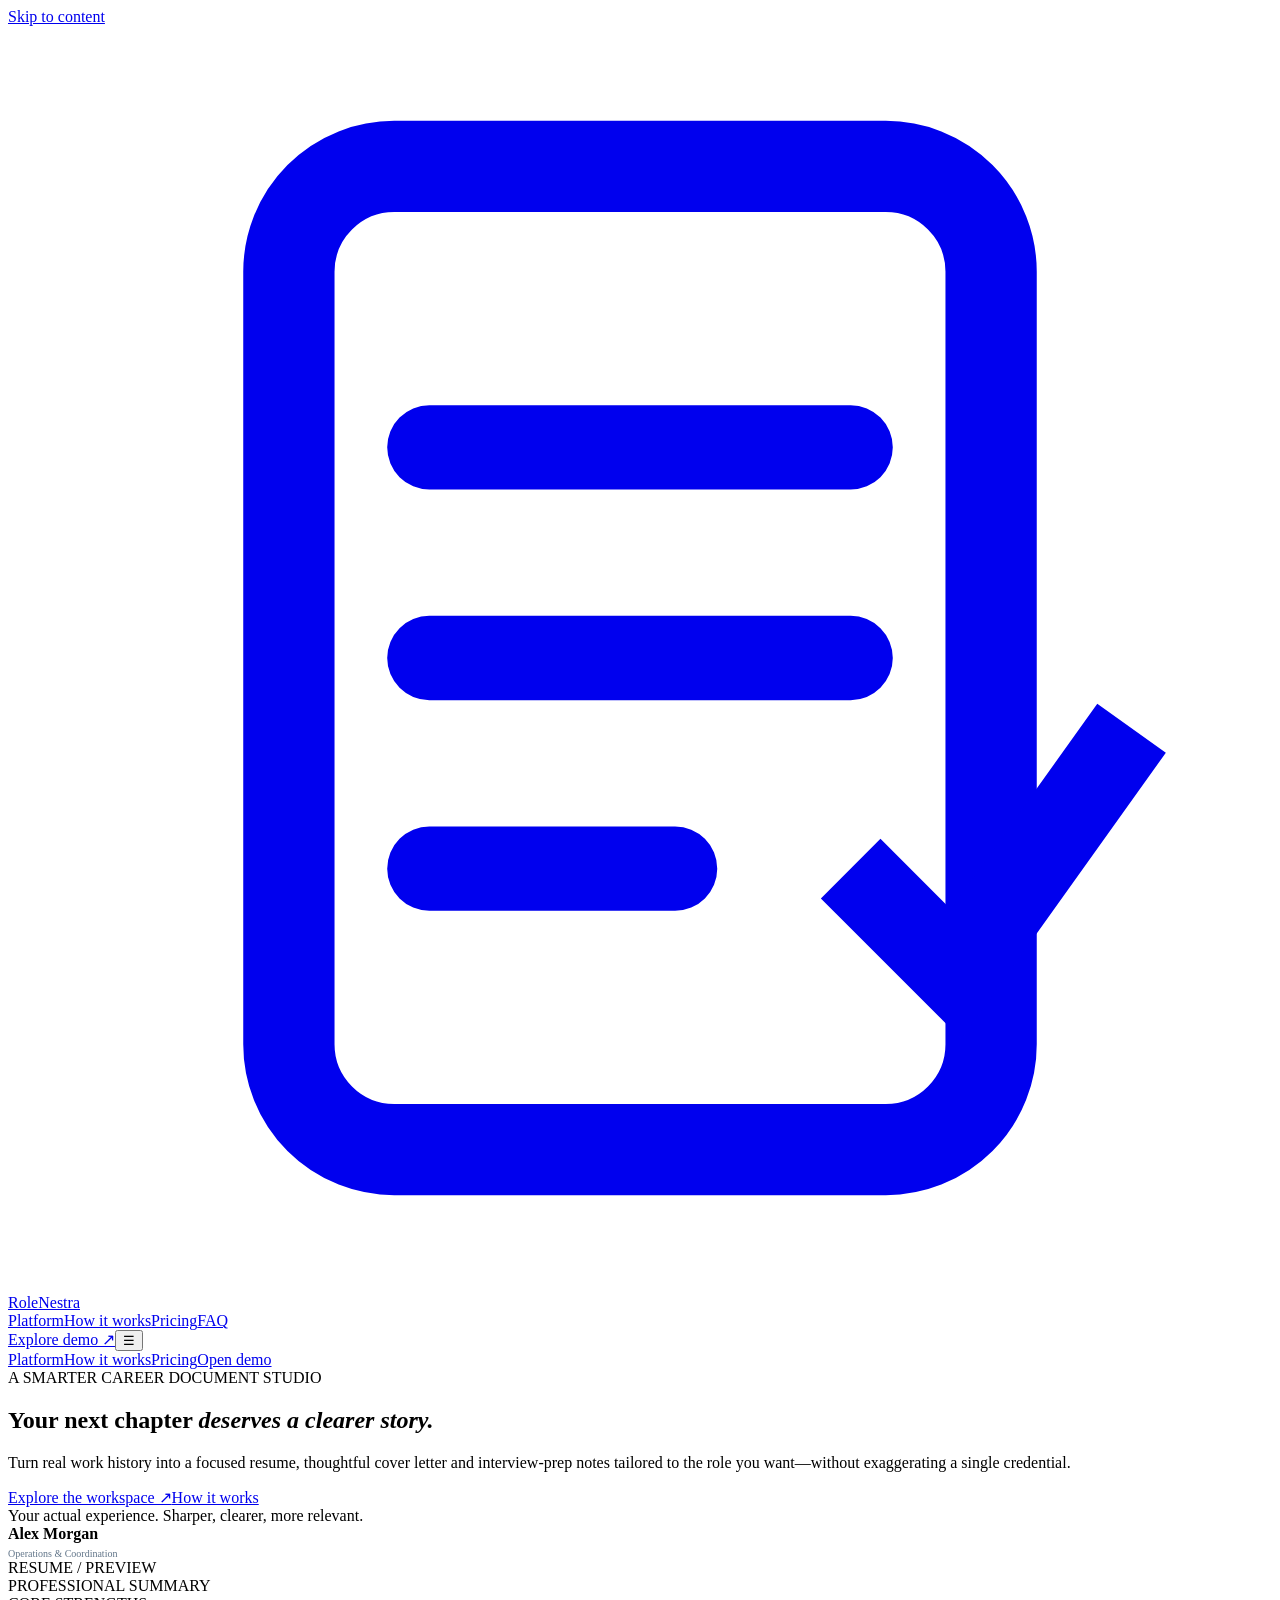
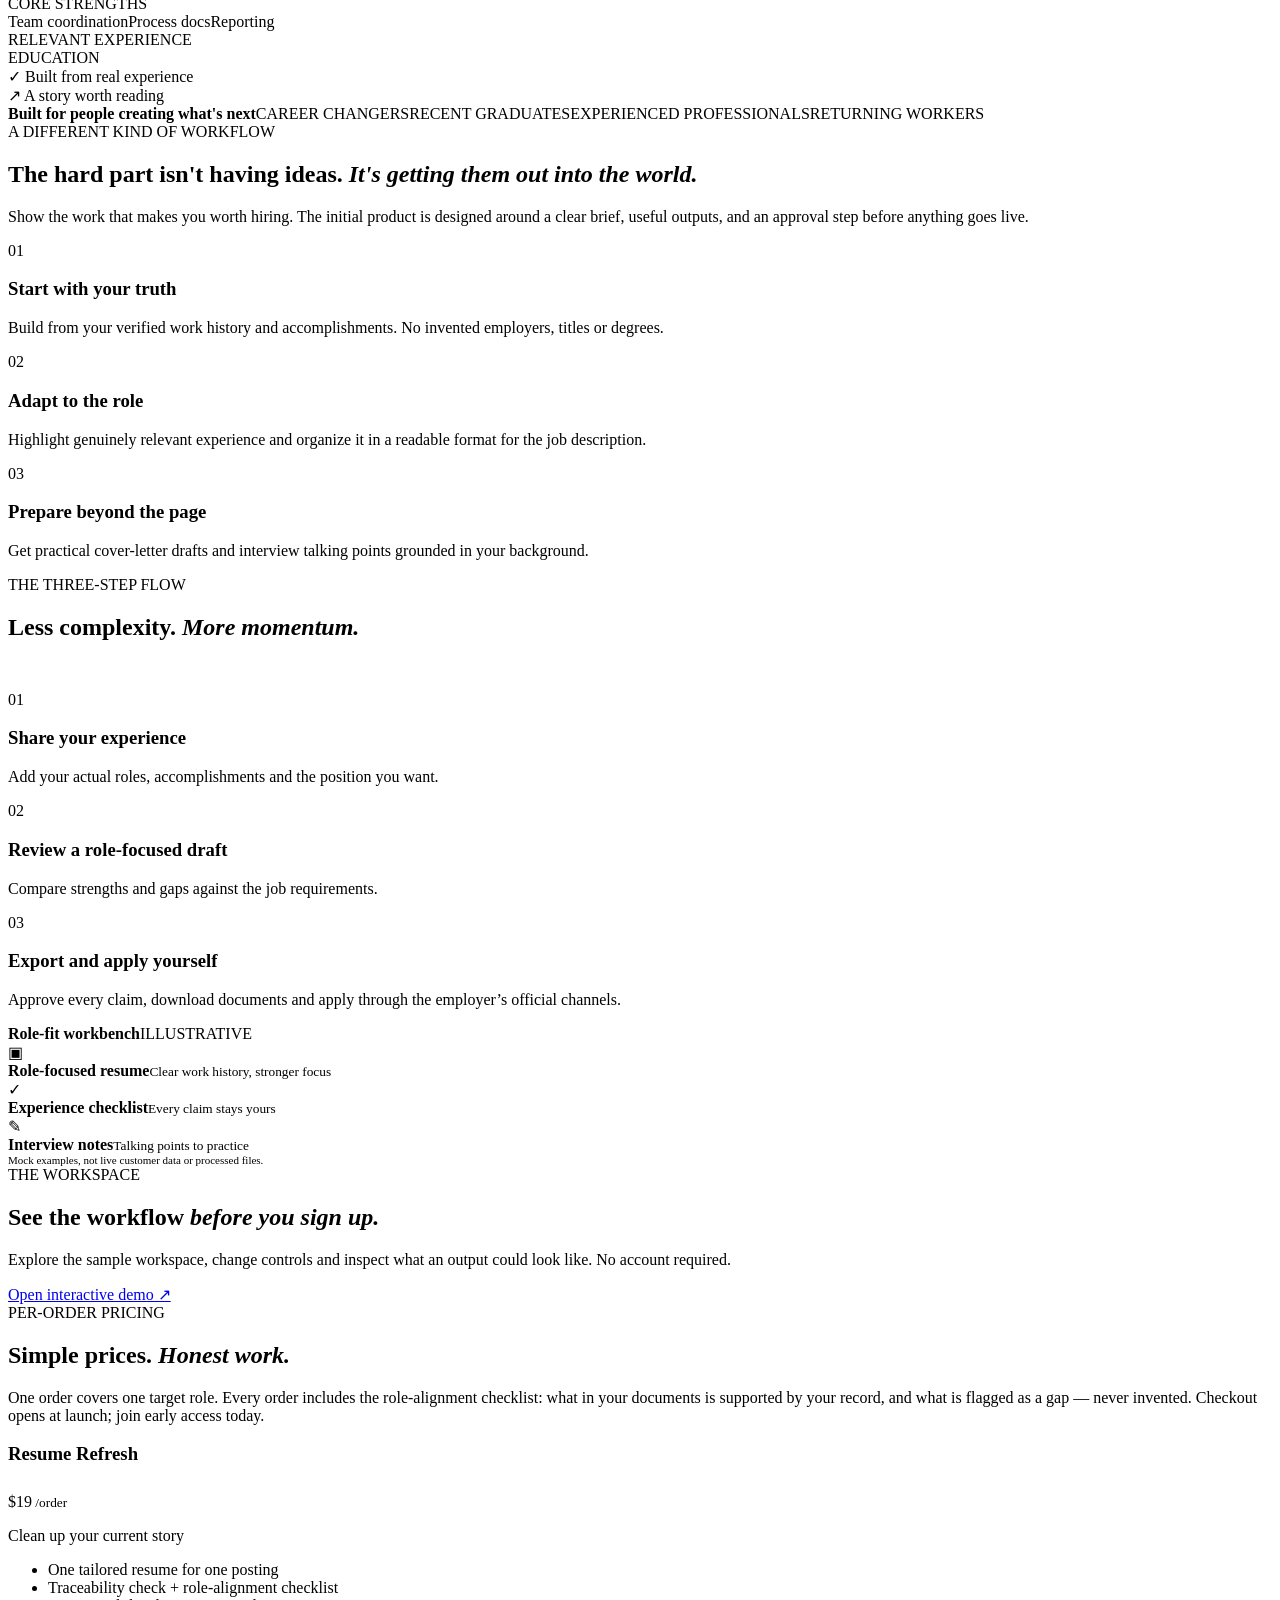
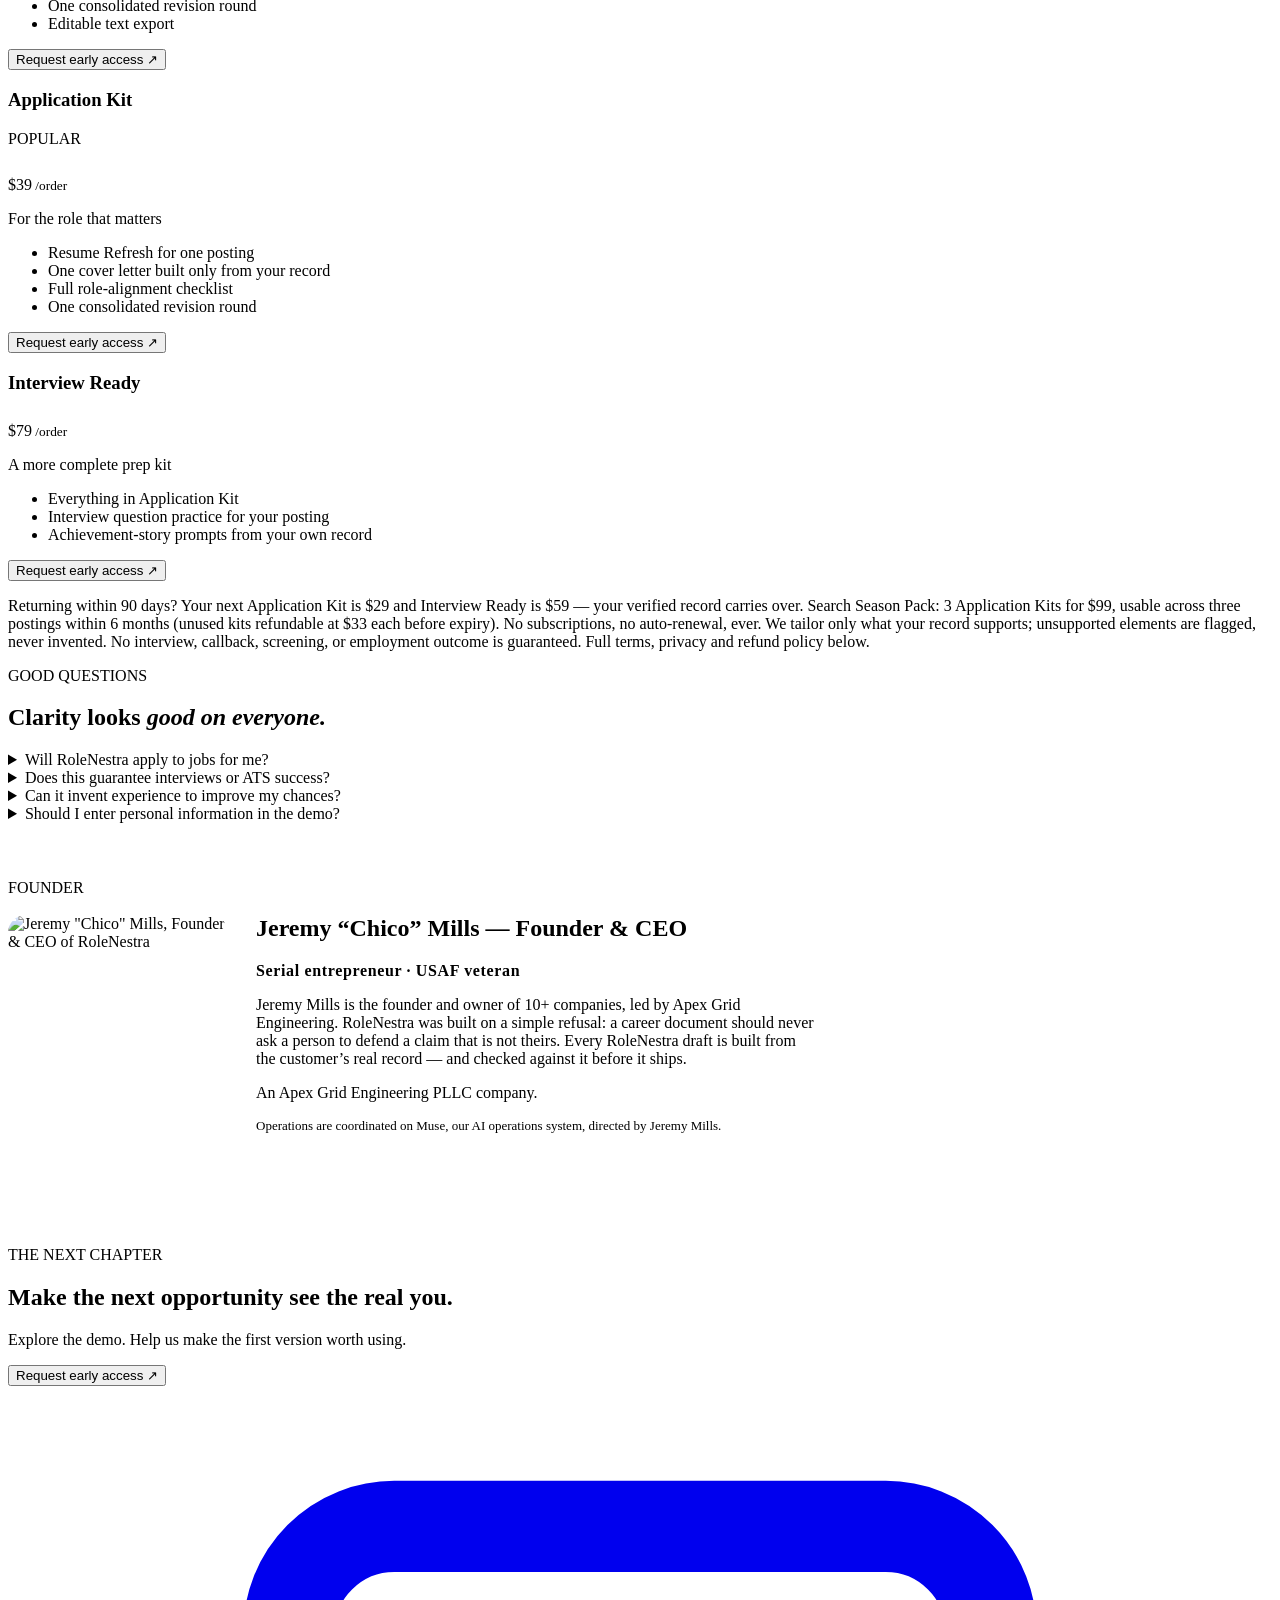
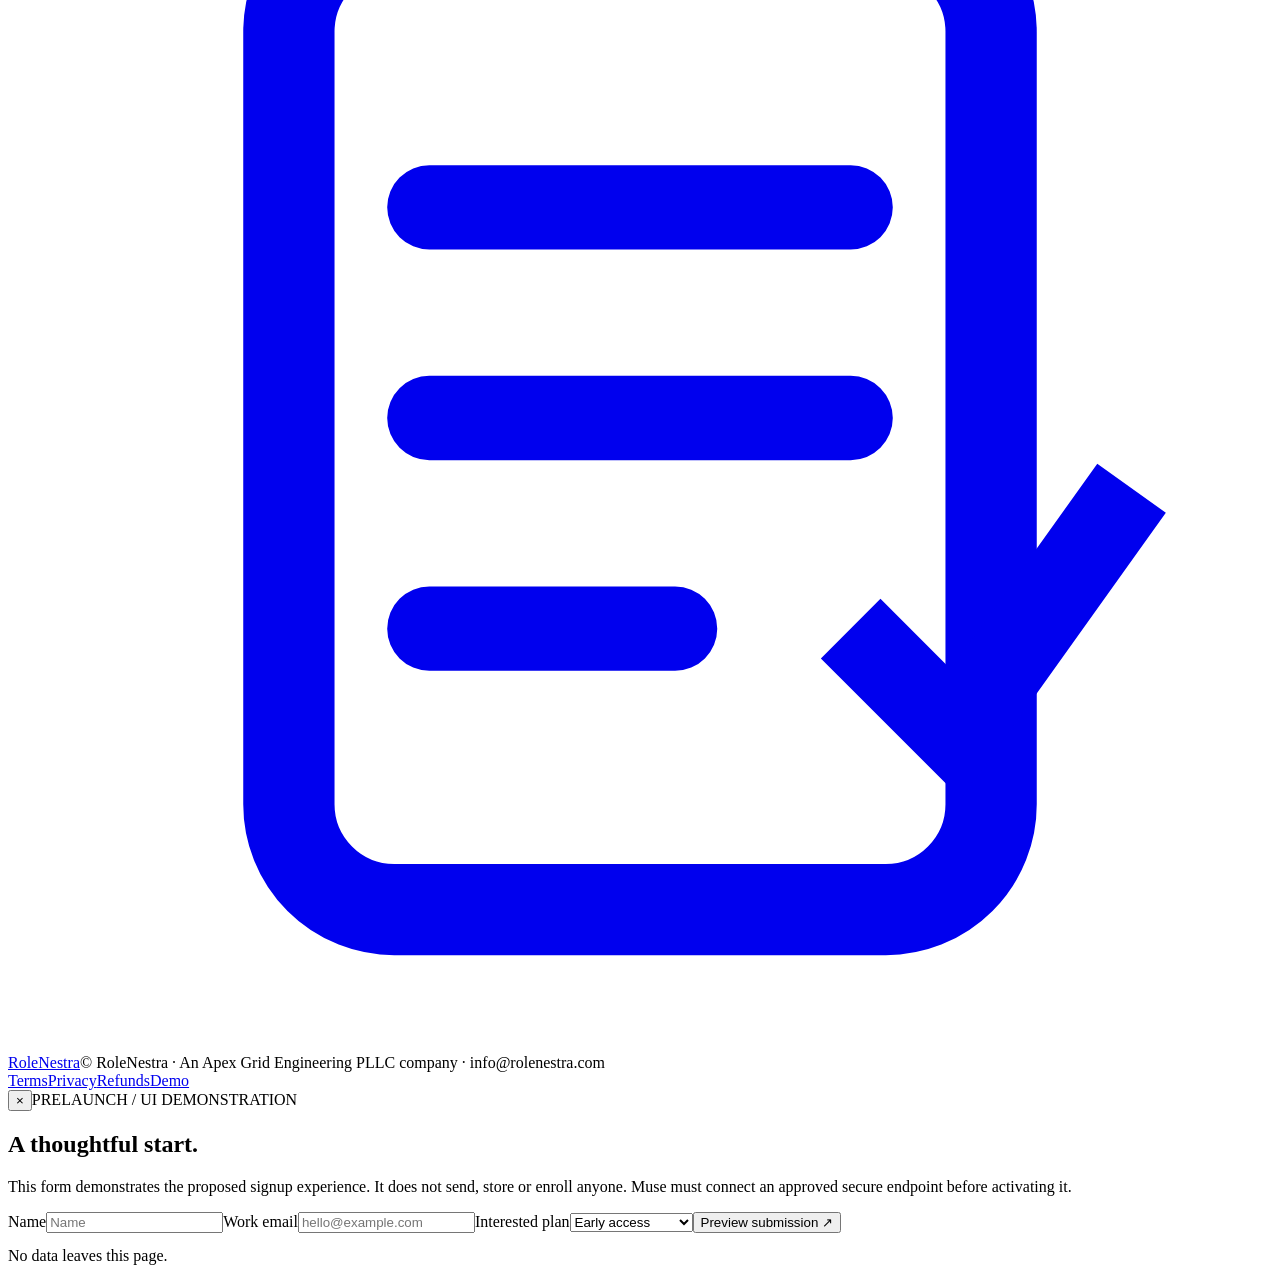
==== index.html @ b4295cd5 "Add files via upload" ====
<!doctype html><html lang="en"><head><meta charset="utf-8"><meta name="viewport" content="width=device-width,initial-scale=1"><meta name="robots" content="index,follow"><link rel="canonical" href="https://rolenestra.com/"><meta name="theme-color" content="#1d2734"><meta name="description" content="Turn real work history into a focused resume, thoughtful cover letter and interview-prep notes tailored to the role you want—without exaggerating a single credential."><meta property="og:type" content="website"><meta property="og:title" content="RoleNestra — Career document studio"><meta property="og:description" content="Turn real work history into a focused resume, thoughtful cover letter and interview-prep notes tailored to the role you want—without exaggerating a single credential."><title>RoleNestra — Homepage</title><link rel="icon" type="image/svg+xml" href="assets/favicon.svg"><link rel="stylesheet" href="assets/site.css"><script defer src="assets/site.js"></script><script type="application/ld+json">{"@context":"https://schema.org","@type":"Organization","name":"RoleNestra","url":"https://rolenestra.com/","logo":"https://rolenestra.com/assets/logo.svg","description":"Honest resume tailoring, role-specific cover letters and interview preparation built only from your real record. No invented experience, no guaranteed outcomes.","founder":{"@type":"Person","name":"Jeremy Mills","alternateName":"Jeremy \"Chico\" Mills","jobTitle":"Founder & CEO","url":"https://apexgrideng.com/about"},"parentOrganization":{"@type":"Organization","name":"Apex Grid Engineering PLLC"},"email":"info@rolenestra.com","sameAs":["https://www.crunchbase.com/person/jeremy-mills-6be4"]}</script></head><body data-site="rolenestra" class="resume"><a class="skip" href="#main">Skip to content</a><div class="wrap"><nav class="nav"><a class="logo" href="index.html" aria-label="RoleNestra home"><span class="logo-symbol"><svg viewBox="0 0 36 36" fill="none" aria-hidden="true"><rect x="8" y="4" width="20" height="28" rx="3" fill="none" stroke="currentColor" stroke-width="2.6"/><path d="M12 12h12M12 18h12M12 24h7" stroke="currentColor" stroke-width="2.4" stroke-linecap="round"/><path d="m24 24 3 3 5-7" stroke="currentColor" stroke-width="2.4" fill="none"/></svg></span>RoleNestra</a><div class="navlinks"><a href="index.html#platform">Platform</a><a href="index.html#how">How it works</a><a href="index.html#pricing">Pricing</a><a href="index.html#faq">FAQ</a></div><div class="nav-cta"><a href="demo.html" class="btn ghost btn-sm">Explore demo ↗</a><button class="mobilebtn" id="mobile-toggle" aria-label="Toggle navigation" aria-expanded="false">☰</button></div></nav><div class="mobile-menu" id="mobile-menu"><a href="index.html#platform">Platform</a><a href="index.html#how">How it works</a><a href="index.html#pricing">Pricing</a><a href="demo.html">Open demo</a></div></div><main id="main"><div class="wrap"><section class="hero"><div class="hero-frame"><div class="hero-copy"><div class="eyebrow">A SMARTER CAREER DOCUMENT STUDIO</div><h1>Your next chapter <i>deserves a clearer story.</i></h1><p>Turn real work history into a focused resume, thoughtful cover letter and interview-prep notes tailored to the role you want—without exaggerating a single credential.</p><div class="hero-acts"><a class="btn fancy" href="demo.html">Explore the workspace ↗</a><a class="btn light" href="#how">How it works</a></div><div class="hero-note"><span></span>Your actual experience. Sharper, clearer, more relevant.</div></div><div class="hero-scene"><div class="resume-page" aria-label="Illustrative resume preview"><div class="res-head"><div><strong>Alex Morgan</strong><div style="font-size:10px;margin-top:5px;color:#617589">Operations & Coordination</div></div><span>RESUME / PREVIEW</span></div><div class="res-eyebrow">PROFESSIONAL SUMMARY</div><div class="res-line"></div><div class="res-line mid"></div><div class="res-line short"></div><div class="res-eyebrow">CORE STRENGTHS</div><span class="res-tag">Team coordination</span><span class="res-tag">Process docs</span><span class="res-tag">Reporting</span><div class="res-eyebrow">RELEVANT EXPERIENCE</div><div class="res-line"></div><div class="res-line mid"></div><div class="res-line"></div><div class="res-line short"></div><div class="res-eyebrow">EDUCATION</div><div class="res-line mid"></div></div><div class="floating float-a">✓ Built from real experience</div><div class="floating float-b">↗ A story worth reading</div></div></div></section><div class="proof"><strong>Built for people creating what's next</strong><span>CAREER CHANGERS</span><span>RECENT GRADUATES</span><span>EXPERIENCED PROFESSIONALS</span><span>RETURNING WORKERS</span></div></div>
<section class="section wrap" id="platform"><span class="kicker">A DIFFERENT KIND OF WORKFLOW</span><h2 class="section-title">The hard part isn't having ideas. <i>It's getting them out into the world.</i></h2><p class="section-intro">Show the work that makes you worth hiring. The initial product is designed around a clear brief, useful outputs, and an approval step before anything goes live.</p><div class="feature-grid"><article class="feat"><div class="feat-no">01</div><h3>Start with your truth</h3><p>Build from your verified work history and accomplishments. No invented employers, titles or degrees.</p></article><article class="feat"><div class="feat-no">02</div><h3>Adapt to the role</h3><p>Highlight genuinely relevant experience and organize it in a readable format for the job description.</p></article><article class="feat"><div class="feat-no">03</div><h3>Prepare beyond the page</h3><p>Get practical cover-letter drafts and interview talking points grounded in your background.</p></article></div></section>
<section class="band" id="how"><div class="wrap bandinner"><span class="kicker">THE THREE-STEP FLOW</span><h2 class="section-title">Less complexity. <i>More momentum.</i></h2><p style="color:#ffffff9e;max-width:570px;font-size:14px">A simple repeatable process for the everyday work Muse will eventually automate.</p><div class="steps"><article class="step"><span class="number">01</span><h3>Share your experience</h3><p>Add your actual roles, accomplishments and the position you want.</p></article><article class="step"><span class="number">02</span><h3>Review a role-focused draft</h3><p>Compare strengths and gaps against the job requirements.</p></article><article class="step"><span class="number">03</span><h3>Export and apply yourself</h3><p>Approve every claim, download documents and apply through the employer’s official channels.</p></article></div></div></section>
<section class="wrap demo-call"><div class="demo-snapshot"><div class="snapbar"><b>Role-fit workbench</b><span class="tag">ILLUSTRATIVE</span></div><div class="snaprow"><span class="snapicon">▣</span><div><strong>Role-focused resume</strong><small>Clear work history, stronger focus</small></div></div><div class="snaprow"><span class="snapicon">✓</span><div><strong>Experience checklist</strong><small>Every claim stays yours</small></div></div><div class="snaprow"><span class="snapicon">✎</span><div><strong>Interview notes</strong><small>Talking points to practice</small></div></div><p style="font-size:11px;color:var(--sub);margin:auto 0 0">Mock examples, not live customer data or processed files.</p></div><div><span class="kicker">THE WORKSPACE</span><h2 class="section-title">See the workflow <i>before you sign up.</i></h2><p class="section-intro">Explore the sample workspace, change controls and inspect what an output could look like. No account required.</p><a href="demo.html" class="btn primary" style="margin-top:15px">Open interactive demo ↗</a></div></section>
<section class="price-section" id="pricing"><div class="wrap"><span class="kicker">PER-ORDER PRICING</span><h2 class="section-title">Simple prices. <i>Honest work.</i></h2><p class="section-intro">One order covers one target role. Every order includes the role-alignment checklist: what in your documents is supported by your record, and what is flagged as a gap — never invented. Checkout opens at launch; join early access today.</p><div class="price-grid"><article class="price-card "><div class="row"><h3>Resume Refresh</h3></div><div style="margin-top:28px" class="pricetag">$19<small> /order</small></div><p>Clean up your current story</p><ul><li>One tailored resume for one posting</li><li>Traceability check + role-alignment checklist</li><li>One consolidated revision round</li><li>Editable text export</li></ul><button class="btn ghost" data-interest="Resume Refresh">Request early access ↗</button></article><article class="price-card popular"><div class="row"><h3>Application Kit</h3><span class="tag">POPULAR</span></div><div style="margin-top:28px" class="pricetag">$39<small> /order</small></div><p>For the role that matters</p><ul><li>Resume Refresh for one posting</li><li>One cover letter built only from your record</li><li>Full role-alignment checklist</li><li>One consolidated revision round</li></ul><button class="btn light" data-interest="Application Kit">Request early access ↗</button></article><article class="price-card "><div class="row"><h3>Interview Ready</h3></div><div style="margin-top:28px" class="pricetag">$79<small> /order</small></div><p>A more complete prep kit</p><ul><li>Everything in Application Kit</li><li>Interview question practice for your posting</li><li>Achievement-story prompts from your own record</li></ul><button class="btn ghost" data-interest="Interview Ready">Request early access ↗</button></article></div><p class="disclosure">Returning within 90 days? Your next Application Kit is $29 and Interview Ready is $59 — your verified record carries over. Search Season Pack: 3 Application Kits for $99, usable across three postings within 6 months (unused kits refundable at $33 each before expiry). No subscriptions, no auto-renewal, ever. We tailor only what your record supports; unsupported elements are flagged, never invented. No interview, callback, screening, or employment outcome is guaranteed. Full terms, privacy and refund policy below.</p></div></section>
<section class="wrap faq-wrap" id="faq"><div><span class="kicker">GOOD QUESTIONS</span><h2 class="section-title">Clarity looks <i>good on everyone.</i></h2></div><div class="faq"><details><summary>Will RoleNestra apply to jobs for me?</summary><p>No. The launch concept focuses on drafting career materials. Applications remain under the job seeker’s direct control.</p></details><details><summary>Does this guarantee interviews or ATS success?</summary><p>No. Hiring outcomes and automated screening systems vary. No ranking, interview or employment result is guaranteed.</p></details><details><summary>Can it invent experience to improve my chances?</summary><p>No. Every education, experience and certification claim must be supported by information you provide and approve.</p></details><details><summary>Should I enter personal information in the demo?</summary><p>No. The demo uses fictional sample resumes. Do not enter personal, sensitive or confidential information into a public preview.</p></details></div></section><section class="wrap" id="founder" style="padding:56px 0"><span class="kicker">FOUNDER</span><div style="display:flex;gap:28px;align-items:flex-start;flex-wrap:wrap;margin-top:18px"><img src="assets/jeremy-mills-founder.webp" alt="Jeremy &quot;Chico&quot; Mills, Founder &amp; CEO of RoleNestra" width="220" height="275" style="border-radius:18px;max-width:220px;width:100%;height:auto" loading="lazy"><div style="max-width:560px"><h2 class="section-title" style="margin-top:0"><a href="https://apexgrideng.com/about" style="color:inherit;text-decoration:none">Jeremy &ldquo;Chico&rdquo; Mills</a> — Founder &amp; CEO</h2><p style="font-weight:600;letter-spacing:.04em">Serial entrepreneur · USAF veteran</p><p>Jeremy Mills is the founder and owner of 10+ companies, led by Apex Grid Engineering. RoleNestra was built on a simple refusal: a career document should never ask a person to defend a claim that is not theirs. Every RoleNestra draft is built from the customer&rsquo;s real record — and checked against it before it ships.</p><p style="color:var(--sub)">An Apex Grid Engineering PLLC company.</p><p style="color:var(--sub);font-size:13px">Operations are coordinated on Muse, our AI operations system, directed by Jeremy Mills.</p></div></div></section><div class="wrap"><section class="last-cta"><div><span class="kicker">THE NEXT CHAPTER</span><h2>Make the next opportunity see the real you.</h2><p>Explore the demo. Help us make the first version worth using.</p></div><button data-interest="Early access" class="btn primary">Request early access ↗</button></section></div></main><div class="wrap"><footer class="footer"><a class="logo" href="index.html"><span class="logo-symbol"><svg viewBox="0 0 36 36" fill="none" aria-hidden="true"><rect x="8" y="4" width="20" height="28" rx="3" fill="none" stroke="currentColor" stroke-width="2.6"/><path d="M12 12h12M12 18h12M12 24h7" stroke="currentColor" stroke-width="2.4" stroke-linecap="round"/><path d="m24 24 3 3 5-7" stroke="currentColor" stroke-width="2.4" fill="none"/></svg></span>RoleNestra</a><span>© RoleNestra · An Apex Grid Engineering PLLC company · info@rolenestra.com</span><div class="footerlinks"><a href="terms.html">Terms</a><a href="privacy.html">Privacy</a><a href="refund.html">Refunds</a><a href="demo.html">Demo</a></div></footer></div><div id="interest-modal" class="modal-cover" aria-hidden="true"><div class="modal" role="dialog" aria-modal="true" aria-labelledby="interest-title"><button id="interest-close" class="close" aria-label="Close">×</button><span class="kicker">PRELAUNCH / UI DEMONSTRATION</span><h2 id="interest-title">A thoughtful start.</h2><p>This form demonstrates the proposed signup experience. It does not send, store or enroll anyone. Muse must connect an approved secure endpoint before activating it.</p><form id="interest-form"><label for="interest-name">Name</label><input id="interest-name" type="text" placeholder="Name" maxlength="100" required><label for="interest-email">Work email</label><input id="interest-email" type="email" placeholder="hello@example.com" required><label for="plan-select">Interested plan</label><select id="plan-select"><option>Early access</option><option>Resume Refresh</option><option>Application Kit</option><option>Interview Ready</option></select><button class="btn primary" type="submit">Preview submission ↗</button><div id="form-result" class="alert" role="status" style="margin-top:14px">No data leaves this page.</div></form></div></div></body></html>
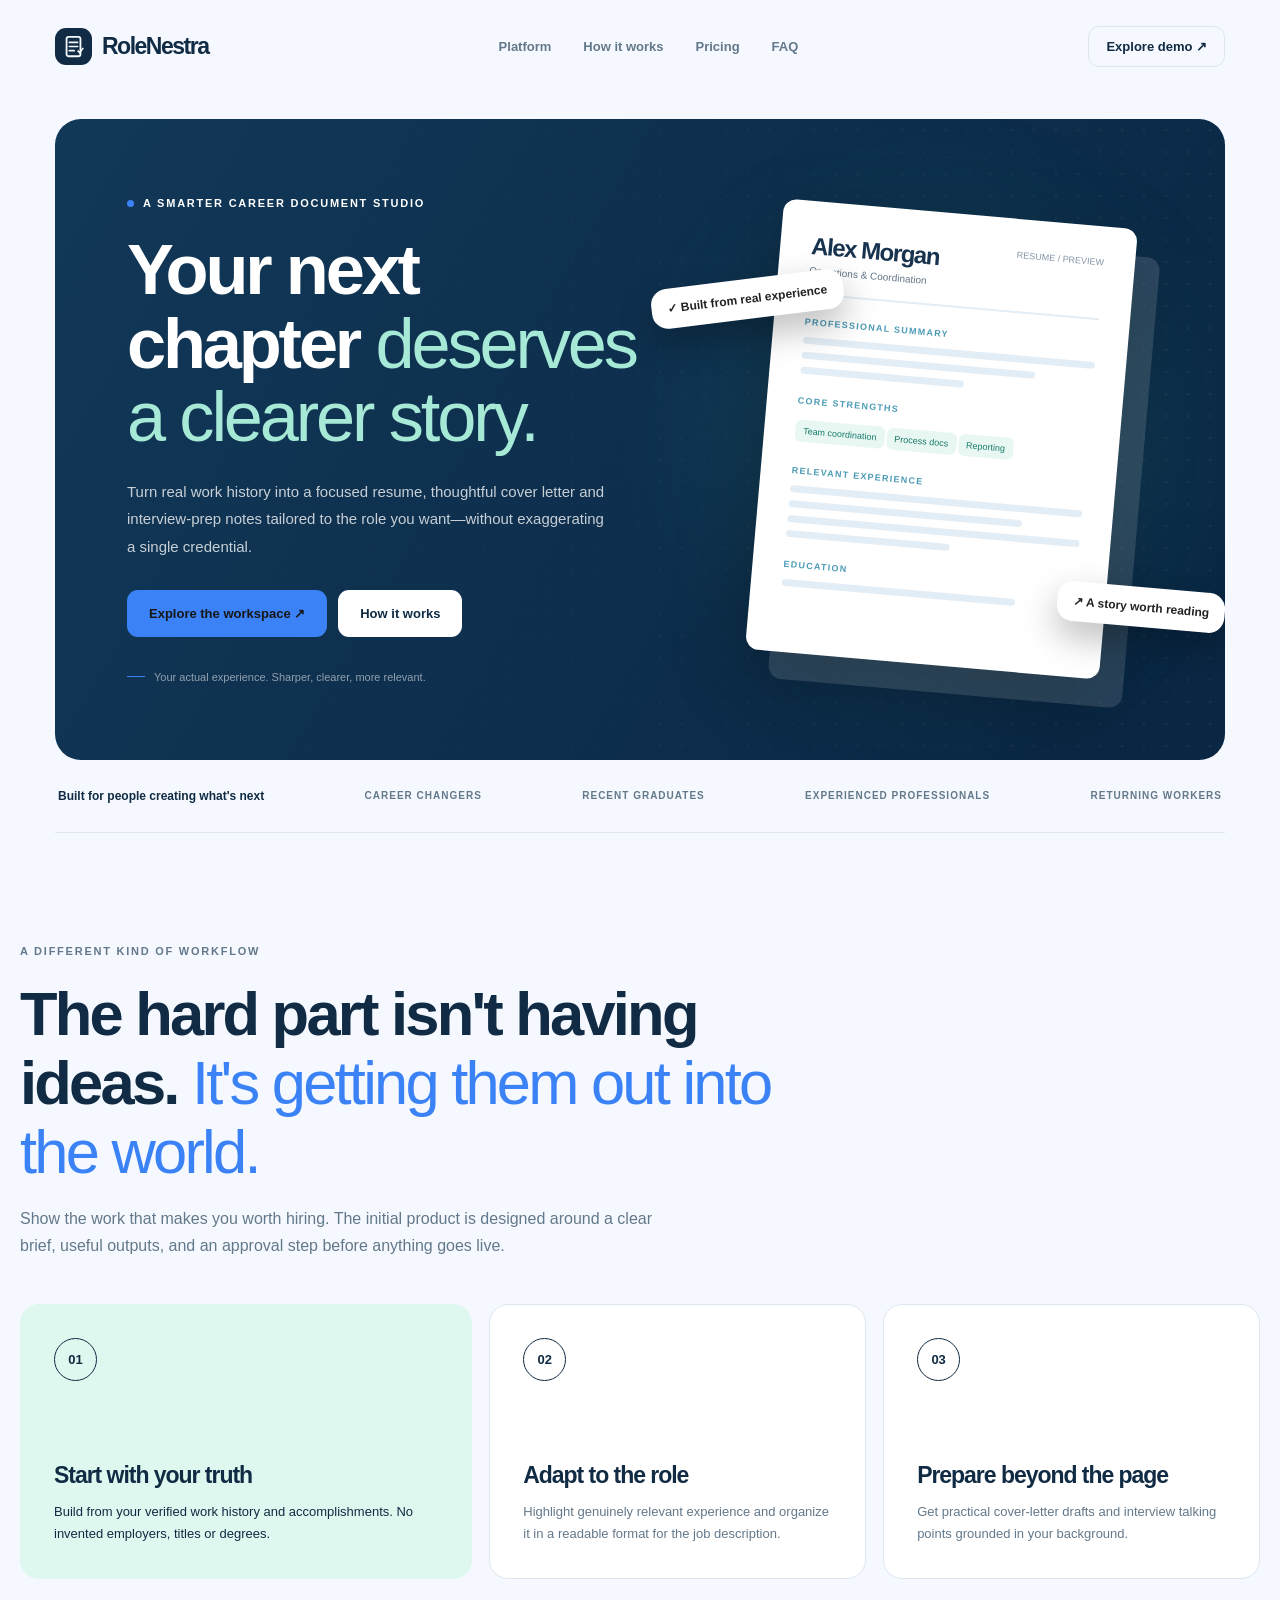
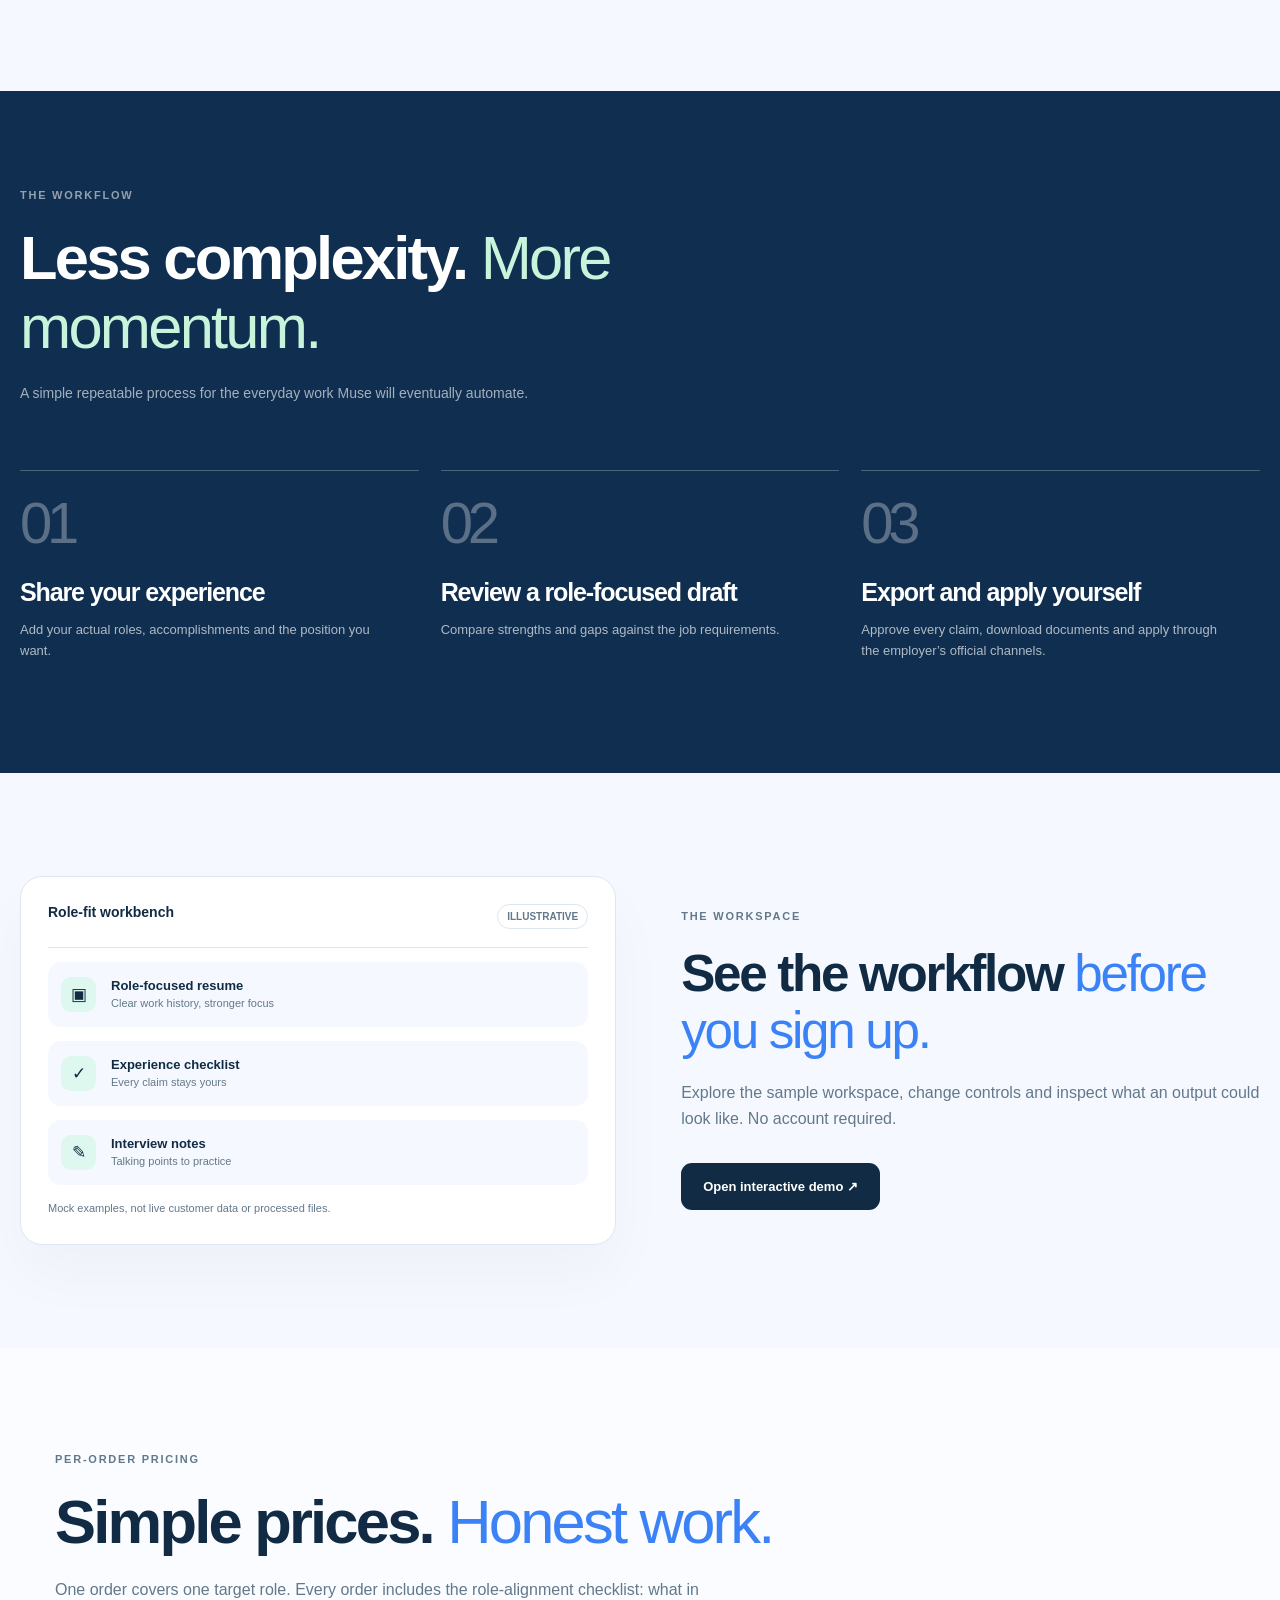
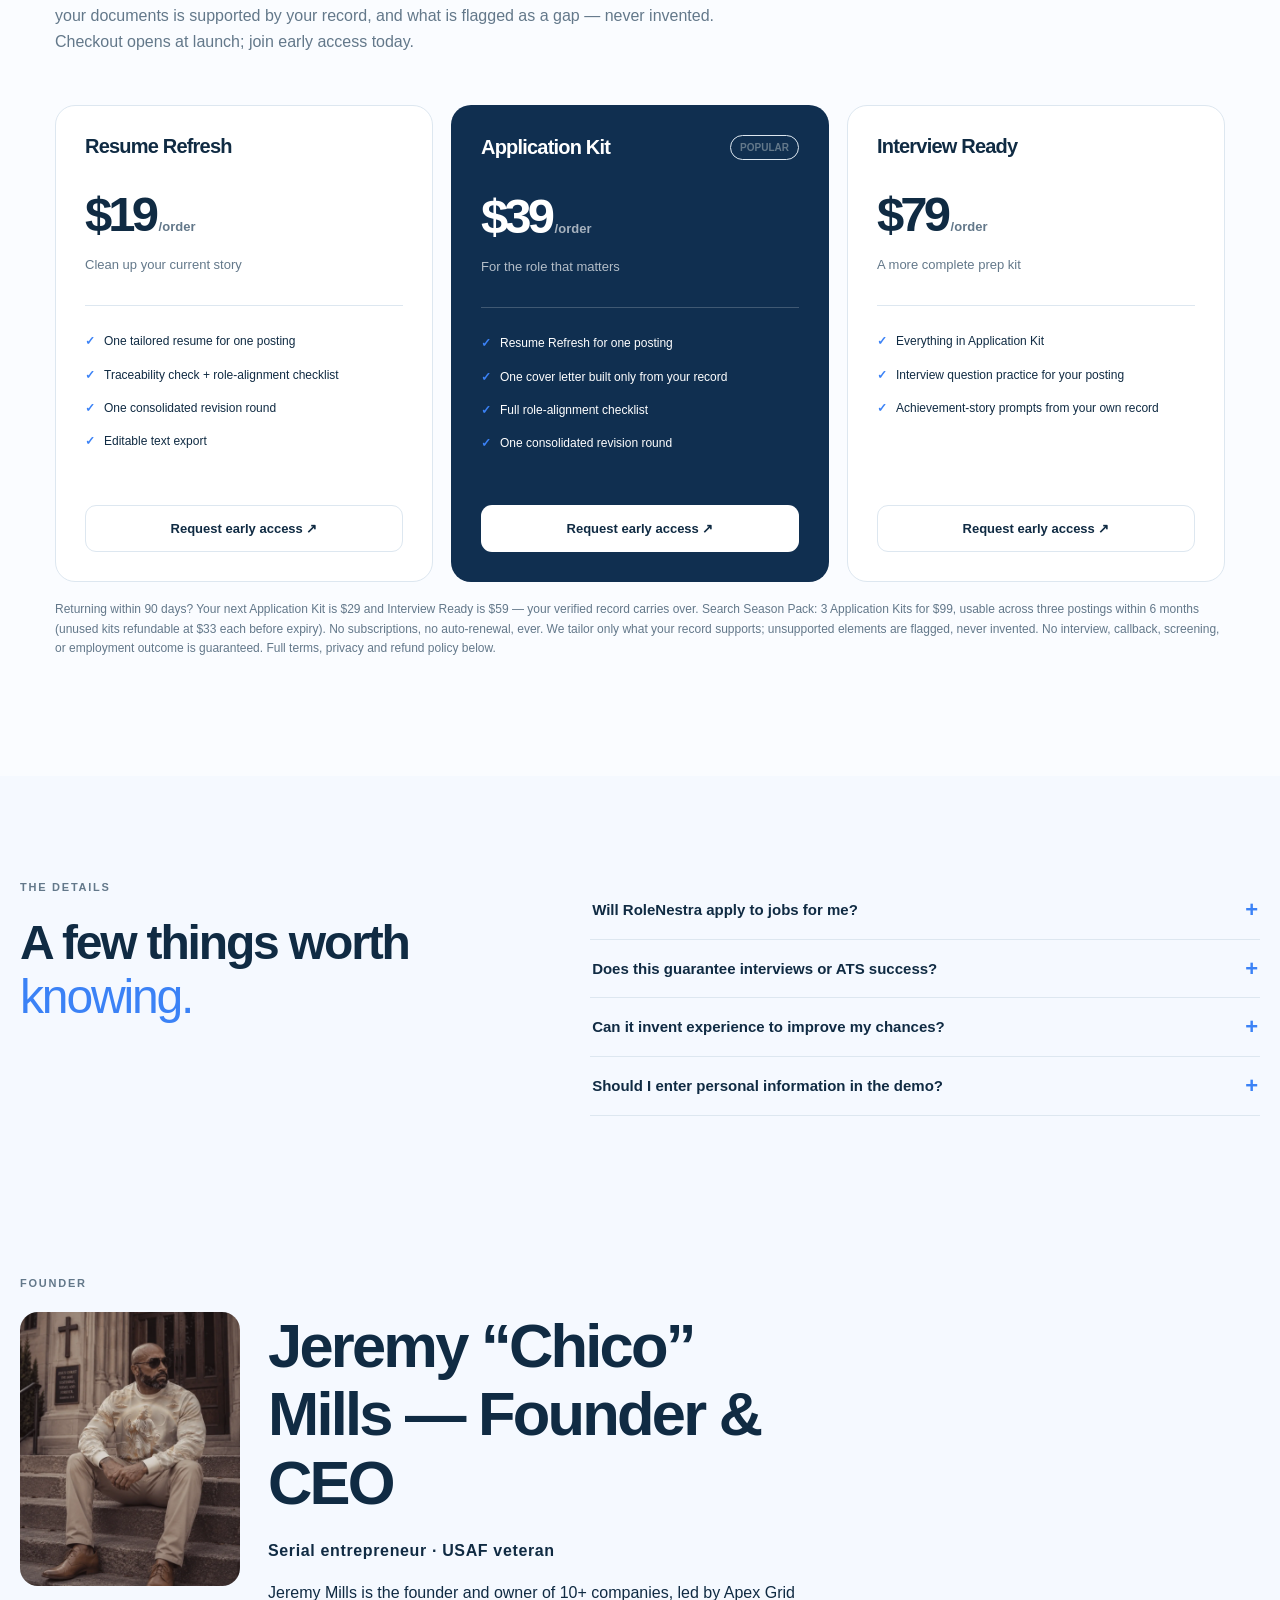
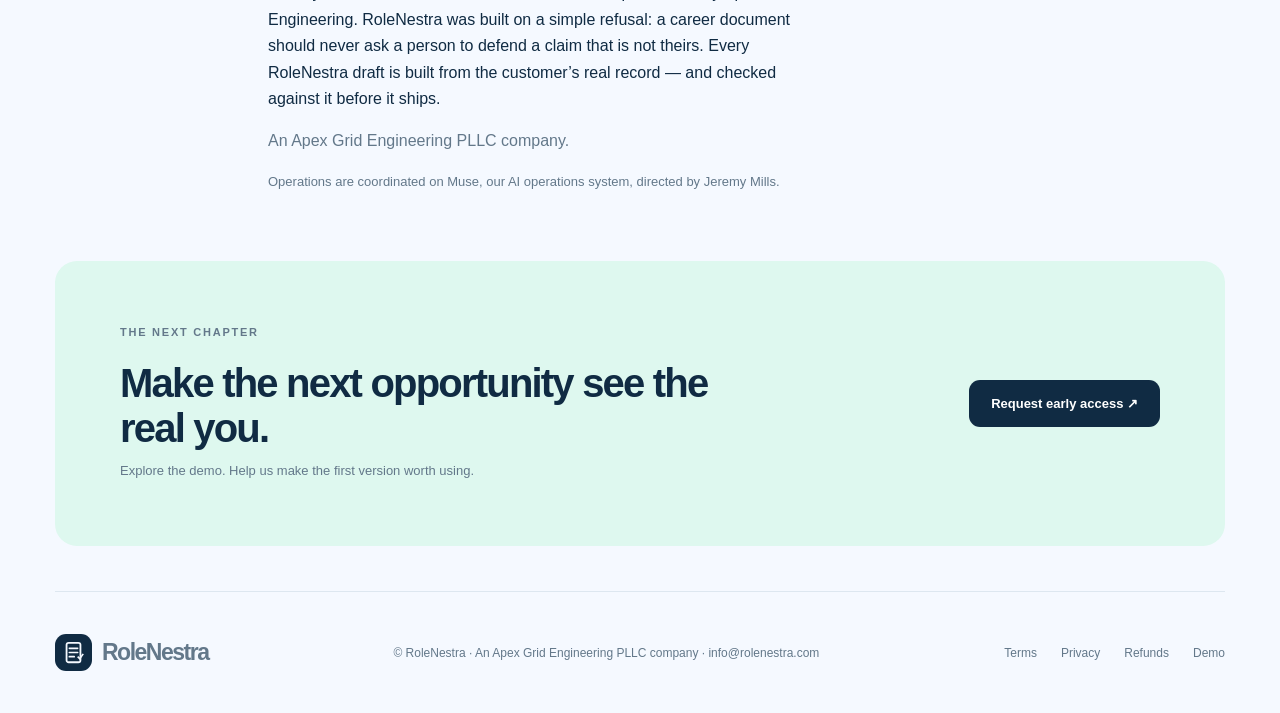
==== commit ec76476b: "Labels to canonical: FAQ = THE DETAILS, workflow = THE WORKFLOW" ====
--- a/index.html
+++ b/index.html
@@ -1,6 +1,6 @@
 <!doctype html><html lang="en"><head><meta charset="utf-8"><meta name="viewport" content="width=device-width,initial-scale=1"><meta name="robots" content="index,follow"><link rel="canonical" href="https://rolenestra.com/"><meta name="theme-color" content="#1d2734"><meta name="description" content="Turn real work history into a focused resume, thoughtful cover letter and interview-prep notes tailored to the role you want—without exaggerating a single credential."><meta property="og:type" content="website"><meta property="og:title" content="RoleNestra — Career document studio"><meta property="og:description" content="Turn real work history into a focused resume, thoughtful cover letter and interview-prep notes tailored to the role you want—without exaggerating a single credential."><title>RoleNestra — Homepage</title><link rel="icon" type="image/svg+xml" href="assets/favicon.svg"><link rel="stylesheet" href="assets/site.css"><script defer src="assets/site.js"></script><script type="application/ld+json">{"@context":"https://schema.org","@type":"Organization","name":"RoleNestra","url":"https://rolenestra.com/","logo":"https://rolenestra.com/assets/logo.svg","description":"Honest resume tailoring, role-specific cover letters and interview preparation built only from your real record. No invented experience, no guaranteed outcomes.","founder":{"@type":"Person","name":"Jeremy Mills","alternateName":"Jeremy \"Chico\" Mills","jobTitle":"Founder & CEO","url":"https://apexgrideng.com/about"},"parentOrganization":{"@type":"Organization","name":"Apex Grid Engineering PLLC"},"email":"info@rolenestra.com","sameAs":["https://www.crunchbase.com/person/jeremy-mills-6be4"]}</script></head><body data-site="rolenestra" class="resume"><a class="skip" href="#main">Skip to content</a><div class="wrap"><nav class="nav"><a class="logo" href="index.html" aria-label="RoleNestra home"><span class="logo-symbol"><svg viewBox="0 0 36 36" fill="none" aria-hidden="true"><rect x="8" y="4" width="20" height="28" rx="3" fill="none" stroke="currentColor" stroke-width="2.6"/><path d="M12 12h12M12 18h12M12 24h7" stroke="currentColor" stroke-width="2.4" stroke-linecap="round"/><path d="m24 24 3 3 5-7" stroke="currentColor" stroke-width="2.4" fill="none"/></svg></span>RoleNestra</a><div class="navlinks"><a href="index.html#platform">Platform</a><a href="index.html#how">How it works</a><a href="index.html#pricing">Pricing</a><a href="index.html#faq">FAQ</a></div><div class="nav-cta"><a href="demo.html" class="btn ghost btn-sm">Explore demo ↗</a><button class="mobilebtn" id="mobile-toggle" aria-label="Toggle navigation" aria-expanded="false">☰</button></div></nav><div class="mobile-menu" id="mobile-menu"><a href="index.html#platform">Platform</a><a href="index.html#how">How it works</a><a href="index.html#pricing">Pricing</a><a href="demo.html">Open demo</a></div></div><main id="main"><div class="wrap"><section class="hero"><div class="hero-frame"><div class="hero-copy"><div class="eyebrow">A SMARTER CAREER DOCUMENT STUDIO</div><h1>Your next chapter <i>deserves a clearer story.</i></h1><p>Turn real work history into a focused resume, thoughtful cover letter and interview-prep notes tailored to the role you want—without exaggerating a single credential.</p><div class="hero-acts"><a class="btn fancy" href="demo.html">Explore the workspace ↗</a><a class="btn light" href="#how">How it works</a></div><div class="hero-note"><span></span>Your actual experience. Sharper, clearer, more relevant.</div></div><div class="hero-scene"><div class="resume-page" aria-label="Illustrative resume preview"><div class="res-head"><div><strong>Alex Morgan</strong><div style="font-size:10px;margin-top:5px;color:#617589">Operations & Coordination</div></div><span>RESUME / PREVIEW</span></div><div class="res-eyebrow">PROFESSIONAL SUMMARY</div><div class="res-line"></div><div class="res-line mid"></div><div class="res-line short"></div><div class="res-eyebrow">CORE STRENGTHS</div><span class="res-tag">Team coordination</span><span class="res-tag">Process docs</span><span class="res-tag">Reporting</span><div class="res-eyebrow">RELEVANT EXPERIENCE</div><div class="res-line"></div><div class="res-line mid"></div><div class="res-line"></div><div class="res-line short"></div><div class="res-eyebrow">EDUCATION</div><div class="res-line mid"></div></div><div class="floating float-a">✓ Built from real experience</div><div class="floating float-b">↗ A story worth reading</div></div></div></section><div class="proof"><strong>Built for people creating what's next</strong><span>CAREER CHANGERS</span><span>RECENT GRADUATES</span><span>EXPERIENCED PROFESSIONALS</span><span>RETURNING WORKERS</span></div></div>
 <section class="section wrap" id="platform"><span class="kicker">A DIFFERENT KIND OF WORKFLOW</span><h2 class="section-title">The hard part isn't having ideas. <i>It's getting them out into the world.</i></h2><p class="section-intro">Show the work that makes you worth hiring. The initial product is designed around a clear brief, useful outputs, and an approval step before anything goes live.</p><div class="feature-grid"><article class="feat"><div class="feat-no">01</div><h3>Start with your truth</h3><p>Build from your verified work history and accomplishments. No invented employers, titles or degrees.</p></article><article class="feat"><div class="feat-no">02</div><h3>Adapt to the role</h3><p>Highlight genuinely relevant experience and organize it in a readable format for the job description.</p></article><article class="feat"><div class="feat-no">03</div><h3>Prepare beyond the page</h3><p>Get practical cover-letter drafts and interview talking points grounded in your background.</p></article></div></section>
-<section class="band" id="how"><div class="wrap bandinner"><span class="kicker">THE THREE-STEP FLOW</span><h2 class="section-title">Less complexity. <i>More momentum.</i></h2><p style="color:#ffffff9e;max-width:570px;font-size:14px">A simple repeatable process for the everyday work Muse will eventually automate.</p><div class="steps"><article class="step"><span class="number">01</span><h3>Share your experience</h3><p>Add your actual roles, accomplishments and the position you want.</p></article><article class="step"><span class="number">02</span><h3>Review a role-focused draft</h3><p>Compare strengths and gaps against the job requirements.</p></article><article class="step"><span class="number">03</span><h3>Export and apply yourself</h3><p>Approve every claim, download documents and apply through the employer’s official channels.</p></article></div></div></section>
+<section class="band" id="how"><div class="wrap bandinner"><span class="kicker">THE WORKFLOW</span><h2 class="section-title">Less complexity. <i>More momentum.</i></h2><p style="color:#ffffff9e;max-width:570px;font-size:14px">A simple repeatable process for the everyday work Muse will eventually automate.</p><div class="steps"><article class="step"><span class="number">01</span><h3>Share your experience</h3><p>Add your actual roles, accomplishments and the position you want.</p></article><article class="step"><span class="number">02</span><h3>Review a role-focused draft</h3><p>Compare strengths and gaps against the job requirements.</p></article><article class="step"><span class="number">03</span><h3>Export and apply yourself</h3><p>Approve every claim, download documents and apply through the employer’s official channels.</p></article></div></div></section>
 <section class="wrap demo-call"><div class="demo-snapshot"><div class="snapbar"><b>Role-fit workbench</b><span class="tag">ILLUSTRATIVE</span></div><div class="snaprow"><span class="snapicon">▣</span><div><strong>Role-focused resume</strong><small>Clear work history, stronger focus</small></div></div><div class="snaprow"><span class="snapicon">✓</span><div><strong>Experience checklist</strong><small>Every claim stays yours</small></div></div><div class="snaprow"><span class="snapicon">✎</span><div><strong>Interview notes</strong><small>Talking points to practice</small></div></div><p style="font-size:11px;color:var(--sub);margin:auto 0 0">Mock examples, not live customer data or processed files.</p></div><div><span class="kicker">THE WORKSPACE</span><h2 class="section-title">See the workflow <i>before you sign up.</i></h2><p class="section-intro">Explore the sample workspace, change controls and inspect what an output could look like. No account required.</p><a href="demo.html" class="btn primary" style="margin-top:15px">Open interactive demo ↗</a></div></section>
 <section class="price-section" id="pricing"><div class="wrap"><span class="kicker">PER-ORDER PRICING</span><h2 class="section-title">Simple prices. <i>Honest work.</i></h2><p class="section-intro">One order covers one target role. Every order includes the role-alignment checklist: what in your documents is supported by your record, and what is flagged as a gap — never invented. Checkout opens at launch; join early access today.</p><div class="price-grid"><article class="price-card "><div class="row"><h3>Resume Refresh</h3></div><div style="margin-top:28px" class="pricetag">$19<small> /order</small></div><p>Clean up your current story</p><ul><li>One tailored resume for one posting</li><li>Traceability check + role-alignment checklist</li><li>One consolidated revision round</li><li>Editable text export</li></ul><button class="btn ghost" data-interest="Resume Refresh">Request early access ↗</button></article><article class="price-card popular"><div class="row"><h3>Application Kit</h3><span class="tag">POPULAR</span></div><div style="margin-top:28px" class="pricetag">$39<small> /order</small></div><p>For the role that matters</p><ul><li>Resume Refresh for one posting</li><li>One cover letter built only from your record</li><li>Full role-alignment checklist</li><li>One consolidated revision round</li></ul><button class="btn light" data-interest="Application Kit">Request early access ↗</button></article><article class="price-card "><div class="row"><h3>Interview Ready</h3></div><div style="margin-top:28px" class="pricetag">$79<small> /order</small></div><p>A more complete prep kit</p><ul><li>Everything in Application Kit</li><li>Interview question practice for your posting</li><li>Achievement-story prompts from your own record</li></ul><button class="btn ghost" data-interest="Interview Ready">Request early access ↗</button></article></div><p class="disclosure">Returning within 90 days? Your next Application Kit is $29 and Interview Ready is $59 — your verified record carries over. Search Season Pack: 3 Application Kits for $99, usable across three postings within 6 months (unused kits refundable at $33 each before expiry). No subscriptions, no auto-renewal, ever. We tailor only what your record supports; unsupported elements are flagged, never invented. No interview, callback, screening, or employment outcome is guaranteed. Full terms, privacy and refund policy below.</p></div></section>
-<section class="wrap faq-wrap" id="faq"><div><span class="kicker">GOOD QUESTIONS</span><h2 class="section-title">Clarity looks <i>good on everyone.</i></h2></div><div class="faq"><details><summary>Will RoleNestra apply to jobs for me?</summary><p>No. The launch concept focuses on drafting career materials. Applications remain under the job seeker’s direct control.</p></details><details><summary>Does this guarantee interviews or ATS success?</summary><p>No. Hiring outcomes and automated screening systems vary. No ranking, interview or employment result is guaranteed.</p></details><details><summary>Can it invent experience to improve my chances?</summary><p>No. Every education, experience and certification claim must be supported by information you provide and approve.</p></details><details><summary>Should I enter personal information in the demo?</summary><p>No. The demo uses fictional sample resumes. Do not enter personal, sensitive or confidential information into a public preview.</p></details></div></section><section class="wrap" id="founder" style="padding:56px 0"><span class="kicker">FOUNDER</span><div style="display:flex;gap:28px;align-items:flex-start;flex-wrap:wrap;margin-top:18px"><img src="assets/jeremy-mills-founder.webp" alt="Jeremy &quot;Chico&quot; Mills, Founder &amp; CEO of RoleNestra" width="220" height="275" style="border-radius:18px;max-width:220px;width:100%;height:auto" loading="lazy"><div style="max-width:560px"><h2 class="section-title" style="margin-top:0"><a href="https://apexgrideng.com/about" style="color:inherit;text-decoration:none">Jeremy &ldquo;Chico&rdquo; Mills</a> — Founder &amp; CEO</h2><p style="font-weight:600;letter-spacing:.04em">Serial entrepreneur · USAF veteran</p><p>Jeremy Mills is the founder and owner of 10+ companies, led by Apex Grid Engineering. RoleNestra was built on a simple refusal: a career document should never ask a person to defend a claim that is not theirs. Every RoleNestra draft is built from the customer&rsquo;s real record — and checked against it before it ships.</p><p style="color:var(--sub)">An Apex Grid Engineering PLLC company.</p><p style="color:var(--sub);font-size:13px">Operations are coordinated on Muse, our AI operations system, directed by Jeremy Mills.</p></div></div></section><div class="wrap"><section class="last-cta"><div><span class="kicker">THE NEXT CHAPTER</span><h2>Make the next opportunity see the real you.</h2><p>Explore the demo. Help us make the first version worth using.</p></div><button data-interest="Early access" class="btn primary">Request early access ↗</button></section></div></main><div class="wrap"><footer class="footer"><a class="logo" href="index.html"><span class="logo-symbol"><svg viewBox="0 0 36 36" fill="none" aria-hidden="true"><rect x="8" y="4" width="20" height="28" rx="3" fill="none" stroke="currentColor" stroke-width="2.6"/><path d="M12 12h12M12 18h12M12 24h7" stroke="currentColor" stroke-width="2.4" stroke-linecap="round"/><path d="m24 24 3 3 5-7" stroke="currentColor" stroke-width="2.4" fill="none"/></svg></span>RoleNestra</a><span>© RoleNestra · An Apex Grid Engineering PLLC company · info@rolenestra.com</span><div class="footerlinks"><a href="terms.html">Terms</a><a href="privacy.html">Privacy</a><a href="refund.html">Refunds</a><a href="demo.html">Demo</a></div></footer></div><div id="interest-modal" class="modal-cover" aria-hidden="true"><div class="modal" role="dialog" aria-modal="true" aria-labelledby="interest-title"><button id="interest-close" class="close" aria-label="Close">×</button><span class="kicker">PRELAUNCH / UI DEMONSTRATION</span><h2 id="interest-title">A thoughtful start.</h2><p>This form demonstrates the proposed signup experience. It does not send, store or enroll anyone. Muse must connect an approved secure endpoint before activating it.</p><form id="interest-form"><label for="interest-name">Name</label><input id="interest-name" type="text" placeholder="Name" maxlength="100" required><label for="interest-email">Work email</label><input id="interest-email" type="email" placeholder="hello@example.com" required><label for="plan-select">Interested plan</label><select id="plan-select"><option>Early access</option><option>Resume Refresh</option><option>Application Kit</option><option>Interview Ready</option></select><button class="btn primary" type="submit">Preview submission ↗</button><div id="form-result" class="alert" role="status" style="margin-top:14px">No data leaves this page.</div></form></div></div></body></html>+<section class="wrap faq-wrap" id="faq"><div><span class="kicker">THE DETAILS</span><h2 class="section-title">A few things worth <i>knowing.</i></h2></div><div class="faq"><details><summary>Will RoleNestra apply to jobs for me?</summary><p>No. The launch concept focuses on drafting career materials. Applications remain under the job seeker’s direct control.</p></details><details><summary>Does this guarantee interviews or ATS success?</summary><p>No. Hiring outcomes and automated screening systems vary. No ranking, interview or employment result is guaranteed.</p></details><details><summary>Can it invent experience to improve my chances?</summary><p>No. Every education, experience and certification claim must be supported by information you provide and approve.</p></details><details><summary>Should I enter personal information in the demo?</summary><p>No. The demo uses fictional sample resumes. Do not enter personal, sensitive or confidential information into a public preview.</p></details></div></section><section class="wrap" id="founder" style="padding:56px 0"><span class="kicker">FOUNDER</span><div style="display:flex;gap:28px;align-items:flex-start;flex-wrap:wrap;margin-top:18px"><img src="assets/jeremy-mills-founder.webp" alt="Jeremy &quot;Chico&quot; Mills, Founder &amp; CEO of RoleNestra" width="220" height="275" style="border-radius:18px;max-width:220px;width:100%;height:auto" loading="lazy"><div style="max-width:560px"><h2 class="section-title" style="margin-top:0"><a href="https://apexgrideng.com/about" style="color:inherit;text-decoration:none">Jeremy &ldquo;Chico&rdquo; Mills</a> — Founder &amp; CEO</h2><p style="font-weight:600;letter-spacing:.04em">Serial entrepreneur · USAF veteran</p><p>Jeremy Mills is the founder and owner of 10+ companies, led by Apex Grid Engineering. RoleNestra was built on a simple refusal: a career document should never ask a person to defend a claim that is not theirs. Every RoleNestra draft is built from the customer&rsquo;s real record — and checked against it before it ships.</p><p style="color:var(--sub)">An Apex Grid Engineering PLLC company.</p><p style="color:var(--sub);font-size:13px">Operations are coordinated on Muse, our AI operations system, directed by Jeremy Mills.</p></div></div></section><div class="wrap"><section class="last-cta"><div><span class="kicker">THE NEXT CHAPTER</span><h2>Make the next opportunity see the real you.</h2><p>Explore the demo. Help us make the first version worth using.</p></div><button data-interest="Early access" class="btn primary">Request early access ↗</button></section></div></main><div class="wrap"><footer class="footer"><a class="logo" href="index.html"><span class="logo-symbol"><svg viewBox="0 0 36 36" fill="none" aria-hidden="true"><rect x="8" y="4" width="20" height="28" rx="3" fill="none" stroke="currentColor" stroke-width="2.6"/><path d="M12 12h12M12 18h12M12 24h7" stroke="currentColor" stroke-width="2.4" stroke-linecap="round"/><path d="m24 24 3 3 5-7" stroke="currentColor" stroke-width="2.4" fill="none"/></svg></span>RoleNestra</a><span>© RoleNestra · An Apex Grid Engineering PLLC company · info@rolenestra.com</span><div class="footerlinks"><a href="terms.html">Terms</a><a href="privacy.html">Privacy</a><a href="refund.html">Refunds</a><a href="demo.html">Demo</a></div></footer></div><div id="interest-modal" class="modal-cover" aria-hidden="true"><div class="modal" role="dialog" aria-modal="true" aria-labelledby="interest-title"><button id="interest-close" class="close" aria-label="Close">×</button><span class="kicker">PRELAUNCH / UI DEMONSTRATION</span><h2 id="interest-title">A thoughtful start.</h2><p>This form demonstrates the proposed signup experience. It does not send, store or enroll anyone. Muse must connect an approved secure endpoint before activating it.</p><form id="interest-form"><label for="interest-name">Name</label><input id="interest-name" type="text" placeholder="Name" maxlength="100" required><label for="interest-email">Work email</label><input id="interest-email" type="email" placeholder="hello@example.com" required><label for="plan-select">Interested plan</label><select id="plan-select"><option>Early access</option><option>Resume Refresh</option><option>Application Kit</option><option>Interview Ready</option></select><button class="btn primary" type="submit">Preview submission ↗</button><div id="form-result" class="alert" role="status" style="margin-top:14px">No data leaves this page.</div></form></div></div></body></html>
--- a/assets/site.css
+++ b/assets/site.css
@@ -0,0 +1,29 @@
+
+:root{--paper:#f7f7f3;--ink:#1f2426;--sub:#686f71;--line:#dfe1df;--hot:#b9e64b;--deep:#1f3433;--soft:#ecf4d8;--mainfont:'Inter',Arial,sans-serif;--headfont:'Inter Display','Inter',Arial,sans-serif}
+*{box-sizing:border-box}html{scroll-behavior:smooth}body{margin:0;background:var(--paper);color:var(--ink);font-family:var(--mainfont);-webkit-font-smoothing:antialiased}body.creator{--paper:#fbf8f2;--ink:#22221f;--sub:#726e68;--line:#e7ded3;--hot:#ff694d;--deep:#262523;--soft:#ffece4}body.event{--paper:#f8f5f2;--ink:#251b32;--sub:#786a80;--line:#e8dfe9;--hot:#8d64f6;--deep:#392252;--soft:#ede1ff}body.resume{--paper:#f5f9ff;--ink:#102b43;--sub:#63788a;--line:#dde7f0;--hot:#3b82f6;--deep:#102f50;--soft:#def8ef}a{color:inherit;text-decoration:none}button,input,textarea,select{font:inherit}button{cursor:pointer}button:disabled{cursor:not-allowed;opacity:.5}:focus-visible{outline:3px solid var(--hot);outline-offset:3px}h1,h2,h3,p{margin-top:0}h1,h2,h3{font-family:var(--headfont);letter-spacing:-.045em}p{line-height:1.65}.wrap{max-width:1240px;margin:auto;padding:0 35px}.skip{position:absolute;left:-9999px}.skip:focus{left:24px;top:10px;z-index:500;background:white;padding:12px}.nav{height:92px;display:flex;align-items:center;justify-content:space-between;gap:20px}.logo{display:flex;align-items:center;gap:10px;font-weight:800;font-size:23px;letter-spacing:-.065em;font-family:var(--headfont)}.logo-symbol{width:37px;height:37px;border-radius:11px;display:grid;place-items:center;background:var(--ink);color:var(--paper)}.logo-symbol svg{width:25px;height:25px}.navlinks{display:flex;align-items:center;gap:32px;font-size:13px;font-weight:700;color:var(--sub)}.navlinks a:hover{color:var(--ink)}.nav-cta{display:flex;align-items:center;gap:12px}.btn{appearance:none;display:inline-flex;align-items:center;justify-content:center;gap:17px;padding:15px 21px;border:1px solid transparent;font-weight:800;font-size:13px;border-radius:11px;transition:transform .2s,background .2s,color .2s;white-space:nowrap}.btn:hover{transform:translateY(-2px)}.btn.primary{background:var(--ink);color:white}.btn.ghost{border-color:var(--line);background:transparent;color:var(--ink)}.btn.light{background:white;color:var(--ink)}.btn.hot{background:var(--hot);color:white}.btn.fancy{background:var(--hot);color:#171717}.btn-sm{padding:12px 17px}.mobilebtn{display:none;background:none;border:1px solid var(--line);border-radius:12px;padding:9px 12px;font-size:22px}.mobile-menu{display:none}.hero{padding:27px 0 0}.hero-frame{border-radius:26px;overflow:hidden;min-height:598px;position:relative;display:grid;grid-template-columns:1.03fr .97fr;align-items:center;background:var(--deep);color:white}.creator .hero-frame{background:#251e20}.event .hero-frame{background:radial-gradient(ellipse at 75% 25%,#925afa 0,transparent 55%),#302042}.resume .hero-frame{background:linear-gradient(120deg,#123858,#092642)}.hero-frame:before{content:'';position:absolute;inset:0;pointer-events:none;opacity:.24;background-image:radial-gradient(#ffffff44 1px,transparent 1px);background-size:22px 22px;mask-image:linear-gradient(to right,transparent 0,black 100%)}.hero-copy{padding:78px 10px 77px 72px;position:relative;z-index:2}.eyebrow{font-size:11px;font-weight:800;letter-spacing:.16em;display:flex;gap:9px;align-items:center;text-transform:uppercase}.eyebrow:before{content:'';width:7px;height:7px;border-radius:50%;background:var(--hot);flex-shrink:0}.hero h1{font-size:clamp(49px,5.5vw,77px);line-height:1.045;font-weight:700;max-width:665px;margin:24px 0}.hero h1 i,.section-title i{font-weight:400;font-style:normal;color:var(--hot)}.creator .hero h1 i{color:#ff8f79}.event .hero h1 i{color:#f4d29d}.resume .hero h1 i{color:#a7e9d7}.hero-copy>p{font-size:15px;color:#ffffffc4;max-width:480px;line-height:1.85}.hero-acts{display:flex;gap:11px;flex-wrap:wrap;margin-top:29px}.hero-note{margin-top:34px;font-size:11px;color:#ffffff8a;display:flex;gap:9px;align-items:center}.hero-note span{width:18px;height:1px;background:var(--hot)}.hero-scene{min-height:590px;display:grid;place-items:center;position:relative;z-index:1;padding:25px}.creator .hero-scene:before{content:'';width:390px;height:390px;border-radius:50%;background:#ff795f;filter:blur(60px);opacity:.32;position:absolute}.event .hero-scene:before{content:'';position:absolute;width:420px;height:420px;background:#ffcc91;opacity:.2;filter:blur(75px);border-radius:50%}.resume .hero-scene:before{content:'';position:absolute;width:380px;height:380px;background:#4acfc0;opacity:.18;filter:blur(78px);border-radius:50%}.proof{display:flex;justify-content:space-between;gap:18px;align-items:center;padding:29px 3px;border-bottom:1px solid var(--line);flex-wrap:wrap;color:var(--sub);font-size:10px;letter-spacing:.1em;font-weight:800}.proof strong{font-size:12px;letter-spacing:normal;color:var(--ink)}.section{padding:112px 0}.kicker{display:block;color:var(--sub);font-weight:800;letter-spacing:.16em;font-size:11px;margin-bottom:23px}.section-title{font-size:clamp(39px,4.8vw,65px);line-height:1.12;max-width:820px;margin-bottom:20px}.section-title i{color:var(--hot)}.section-intro{color:var(--sub);font-size:16px;max-width:660px}.feature-grid{display:grid;grid-template-columns:1.2fr 1fr 1fr;gap:17px;margin-top:45px}.feat{background:white;border-radius:19px;padding:33px;border:1px solid var(--line);min-height:275px;position:relative;overflow:hidden;display:flex;flex-direction:column;align-items:flex-start}.feat:first-child{background:var(--soft);border-color:transparent}.feat-no{border:1px solid currentColor;border-radius:30px;display:inline-flex;align-items:center;justify-content:center;width:43px;height:43px;font-size:13px;font-weight:800;margin-bottom:auto}.feat h3{font-size:23px;margin:37px 0 12px}.feat p{font-size:13px;color:var(--sub);margin:0;line-height:1.7}.feature-grid .feat:first-child p{color:var(--ink)}.band{background:var(--deep);color:white;overflow:hidden}.bandinner{padding:98px 0}.band .kicker{color:#ffffff8b}.band .section-title{max-width:710px}.band .section-title i{color:#c8f4dc}.creator .band .section-title i{color:#ff9883}.event .band .section-title i{color:#f3ce8e}.steps{display:grid;grid-template-columns:repeat(3,1fr);gap:22px;margin-top:65px}.step{padding:0 24px 0 0;border-top:1px solid #ffffff40}.step .number{font-size:58px;letter-spacing:-.09em;color:#ffffff50;display:block;margin:18px 0 22px;font-family:var(--headfont)}.step h3{font-size:25px;margin-bottom:12px}.step p{font-size:13px;color:#ffffffaa}.demo-call{display:grid;grid-template-columns:1.03fr 1fr;align-items:center;gap:65px;padding:103px 0}.demo-snapshot{min-height:360px;background:white;border:1px solid var(--line);border-radius:22px;padding:27px;box-shadow:0 30px 60px #00000008;display:flex;flex-direction:column;gap:14px}.snapbar{display:flex;justify-content:space-between;border-bottom:1px solid var(--line);padding-bottom:18px;gap:12px}.snapbar b{font-size:14px}.tag{border:1px solid var(--line);border-radius:20px;padding:6px 9px;font-size:10px;font-weight:800;color:var(--sub)}.snaprow{display:flex;gap:15px;align-items:center;background:var(--paper);padding:15px 13px;border-radius:13px}.snapicon{width:35px;height:35px;background:var(--soft);color:var(--ink);display:grid;place-items:center;border-radius:10px;font-size:17px}.snaprow strong{font-size:13px;display:block}.snaprow small{font-size:11px;color:var(--sub)}.demo-call .section-title{font-size:clamp(38px,4vw,54px)}.price-section{background:#ffffff86;padding:105px 0}.price-grid{display:grid;grid-template-columns:repeat(3,1fr);gap:18px;margin-top:49px}.price-card{border:1px solid var(--line);border-radius:20px;background:white;padding:29px;min-height:409px;display:flex;flex-direction:column;align-items:flex-start}.price-card.popular{background:var(--deep);color:white;border-color:transparent}.price-card .row{display:flex;justify-content:space-between;align-items:center;width:100%;gap:12px}.price-card h3{font-size:20px;letter-spacing:-.04em;margin:0}.price-card p{font-size:13px;color:var(--sub);margin:12px 0 20px}.popular p{color:#ffffffae}.pricetag{font-size:49px;letter-spacing:-.08em;font-weight:800;font-family:var(--headfont)}.pricetag small{font-size:13px;letter-spacing:normal;color:var(--sub)}.popular .pricetag small{color:#ffffffa0}.price-card ul{padding:19px 0;margin:10px 0 25px;border-top:1px solid var(--line);list-style:none;width:100%;flex:1}.popular ul{border-color:#ffffff33}.price-card li{font-size:12px;padding:8px 0;display:flex;gap:9px;align-items:flex-start;line-height:1.45}.price-card li:before{content:'✓';font-weight:800;color:var(--hot)}.price-card .btn{width:100%}.popular .btn{background:white;color:var(--ink)}.disclosure{color:var(--sub);font-size:12px;margin-top:18px}.faq-wrap{display:grid;grid-template-columns:.85fr 1.15fr;gap:75px;padding:105px 0}.faq-wrap .section-title{font-size:48px}.faq details{border-bottom:1px solid var(--line);padding:20px 2px}.faq summary{font-size:15px;font-weight:800;cursor:pointer;display:flex;justify-content:space-between;gap:20px;list-style:none}.faq summary:after{content:'+';font-size:22px;color:var(--hot);line-height:.8}.faq details[open] summary:after{content:'−'}.faq details p{padding:15px 30px 0 0;font-size:13px;color:var(--sub);margin:0}.last-cta{background:var(--soft);border-radius:22px;min-height:285px;padding:55px 65px;display:flex;justify-content:space-between;align-items:center;gap:35px}.last-cta h2{font-size:40px;max-width:600px;line-height:1.14;margin:8px 0}.last-cta p{font-size:13px;color:var(--sub);margin:0}.footer{display:flex;justify-content:space-between;align-items:center;gap:20px;padding:42px 0;margin-top:45px;border-top:1px solid var(--line);font-size:12px;color:var(--sub)}.footerlinks{display:flex;gap:24px}.modal-cover{display:none;position:fixed;inset:0;background:#101820ae;z-index:99;align-items:center;justify-content:center;padding:20px}.modal-cover.open{display:flex}.modal{width:min(100%,470px);background:white;border-radius:23px;padding:31px;box-shadow:0 35px 110px #0004;max-height:90vh;overflow:auto}.close{border:0;background:transparent;float:right;font-size:26px}.modal h2{font-size:32px;margin-bottom:11px}.modal p{font-size:13px;color:var(--sub)}.modal label{display:block;font-size:12px;font-weight:800;margin:16px 0 6px}.modal input,.modal select{width:100%;border:1px solid var(--line);padding:13px;border-radius:10px;background:white}.modal form button{width:100%;margin-top:21px}.alert{border-radius:12px;padding:12px 14px;background:var(--soft);font-size:12px;line-height:1.55;color:var(--ink)}
+/* HERO VISUAL: Creator */
+.clip-device{width:305px;height:420px;background:#0e0c11;border:8px solid #faf0e7;border-radius:32px;box-shadow:26px 26px 0 #ffffff13,0 25px 65px #0008;transform:rotate(8deg);position:relative;padding:18px;overflow:hidden}.clip-visual{height:290px;border-radius:20px;background:linear-gradient(150deg,#8c3b46,#e88457 52%,#2d3042);position:relative;overflow:hidden}.clip-visual:before{content:'';width:160px;height:160px;position:absolute;left:55px;top:65px;background:#251c27;border-radius:50% 50% 37% 37%;box-shadow:0 0 0 13px #ffffff14}.clip-visual:after{content:'';position:absolute;width:210px;height:140px;left:28px;top:175px;background:#443a46;border-radius:49% 49% 0 0}.clip-sub{position:absolute;z-index:1;bottom:28px;left:15px;right:15px;color:#fff;text-align:center;font-size:21px;font-weight:800;line-height:1.17;text-shadow:0 2px 8px #000}.clip-sub em{color:#ffdc84;font-style:normal}.clip-head{font-size:11px;display:flex;justify-content:space-between;color:white;opacity:.8;margin-bottom:10px}.waveform{display:flex;align-items:center;justify-content:center;height:45px;gap:3px}.waveform i{display:block;width:4px;border-radius:8px;background:#ff8b7b;height:var(--h)}.floating{position:absolute;z-index:2;background:white;color:#222;border-radius:16px;box-shadow:0 15px 35px #0004;padding:13px 16px;font-size:12px;font-weight:800}.creator .float-a{top:110px;left:0;transform:rotate(-7deg)}.creator .float-b{right:0;bottom:104px;transform:rotate(-5deg)}
+/* HERO VISUAL: Event */
+.event-ticket{width:365px;max-width:95%;height:430px;background:#fff8ef;border-radius:23px;padding:20px;color:#31213b;position:relative;box-shadow:28px 23px 0 #ffffff24,0 25px 80px #0004;transform:rotate(-5deg);display:flex;flex-direction:column}.event-poster{flex:1;border-radius:13px;background:radial-gradient(circle at 70% 20%,#ffc68f,transparent 44%),linear-gradient(130deg,#7c50ca,#cf76a6 55%,#f5b875);display:flex;flex-direction:column;align-items:center;justify-content:center;padding:23px;color:white;text-align:center;position:relative;overflow:hidden}.event-poster:before{content:'';position:absolute;width:245px;height:245px;border:2px solid #ffffff70;border-radius:50%;top:42px}.event-poster .poster-top{font-size:11px;letter-spacing:.2em;z-index:1}.event-poster strong{font-size:63px;line-height:.97;letter-spacing:-.09em;z-index:1;font-family:var(--headfont);margin:20px 0}.event-poster .poster-bottom{font-size:11px;z-index:1;letter-spacing:.14em}.ticket-foot{display:flex;align-items:center;justify-content:space-between;gap:10px;padding:18px 3px 0;font-weight:800;font-size:13px}.ticket-foot span{font-size:10px;color:#7e7080}.event .float-a{left:0;bottom:108px;transform:rotate(7deg)}.event .float-b{top:84px;right:-5px;transform:rotate(9deg)}
+/* HERO VISUAL: Resume */
+.resume-page{background:white;width:355px;max-width:100%;height:452px;border-radius:13px;box-shadow:25px 27px 0 #ffffff20,0 25px 75px #0005;transform:rotate(5deg);padding:31px;color:#17334e}.res-head{display:flex;justify-content:space-between;align-items:flex-start;padding-bottom:17px;border-bottom:2px solid #e3edf5}.res-head strong{font-size:24px;letter-spacing:-.06em}.res-head span{font-size:9px;color:#8294a5}.res-eyebrow{font-size:9px;color:#4c9bb5;font-weight:800;letter-spacing:.14em;margin:22px 0 10px}.res-line{height:7px;background:#e3edf5;margin:8px 0;border-radius:8px}.res-line.short{width:56%}.res-line.mid{width:80%}.res-tag{display:inline-block;background:#e9f7f3;color:#167b68;font-size:9px;padding:6px 8px;border-radius:6px;margin:4px 2px 2px 0}.resume .float-a{top:135px;left:-7px;transform:rotate(-7deg)}.resume .float-b{right:0;bottom:107px;transform:rotate(5deg)}
+/* Demo shell */
+.demo-page{background:var(--paper);min-height:100vh}.demo-head{padding:55px 0 35px}.demo-head .mini{font-size:11px;letter-spacing:.15em;color:var(--sub);font-weight:800}.demo-head h1{font-size:clamp(40px,5.5vw,64px);margin:12px 0}.demo-head p{max-width:700px;color:var(--sub);font-size:14px}.demo-layout{display:grid;grid-template-columns:255px 1fr;gap:22px;padding-bottom:80px}.sidebar,.workspace{border:1px solid var(--line);border-radius:18px;background:white;padding:23px}.sidebar h3{font-size:15px;margin:0 0 18px}.sidebar label{display:block;font-size:12px;font-weight:800;color:var(--sub);margin:17px 0 8px}.control{width:100%;background:var(--paper);border:1px solid var(--line);border-radius:10px;padding:12px;font-size:13px;color:var(--ink)}.sidebar .btn{width:100%;margin-top:14px}.smallprint{font-size:11px;color:var(--sub);line-height:1.55;margin-top:20px}.workspace{min-height:540px}.workspace-top{display:flex;justify-content:space-between;align-items:center;gap:12px;border-bottom:1px solid var(--line);padding-bottom:20px;margin-bottom:19px}.workspace-top h2{font-size:22px;margin:0}.workspace-tools{display:flex;gap:8px;flex-wrap:wrap}.workspace-tools .btn{font-size:11px;padding:10px 12px}.record-grid{display:grid;grid-template-columns:repeat(2,minmax(0,1fr));gap:12px}.record{border:1px solid var(--line);border-radius:13px;padding:19px;background:var(--paper)}.record-top{display:flex;justify-content:space-between;gap:11px}.record .id{color:var(--sub);letter-spacing:.1em;font-size:10px;font-weight:800}.record h3{font-size:19px;margin:14px 0 8px}.record p{font-size:12px;color:var(--sub)}.record .meta{display:flex;justify-content:space-between;gap:10px;align-items:center;color:var(--sub);font-size:11px;margin-bottom:16px}.record .actions{display:flex;gap:8px}.record .actions button{border:1px solid var(--line);border-radius:9px;background:white;padding:10px 12px;font-size:11px;font-weight:800;flex:1}.record .actions button.saved{background:var(--soft);border-color:var(--hot)}.pill{border-radius:20px;background:var(--soft);font-size:10px;font-weight:800;padding:6px 8px;color:var(--ink);white-space:nowrap}.detail-box{position:fixed;inset:0;background:#0b1923a9;display:none;z-index:90;align-items:center;justify-content:center;padding:18px}.detail-box.open{display:flex}.detail-panel{background:white;width:min(100%,530px);padding:31px;border-radius:19px;max-height:85vh;overflow:auto}.detail-panel h2{font-size:29px}.detail-panel p{font-size:13px;color:var(--sub)}.note-box{border:1px solid var(--line);background:var(--paper);padding:16px;border-radius:13px;white-space:pre-wrap;font-size:13px;line-height:1.8}.theme-choices{display:flex;gap:7px;flex-wrap:wrap}.swatch{border:1px solid var(--line);border-radius:10px;padding:10px 12px;font-size:12px;background:white}.swatch.active{border-color:var(--hot);background:var(--soft)}.event-preview{display:grid;grid-template-columns:1fr 1fr;gap:18px}.preview-stage{min-height:360px;border-radius:18px;background:linear-gradient(140deg,#9c65e4,#f7ba82);display:flex;align-items:center;justify-content:center;padding:35px;color:white;text-align:center;transition:background .2s}.preview-stage.teal{background:linear-gradient(120deg,#1d978d,#a6d9c0)}.preview-stage.midnight{background:linear-gradient(120deg,#25334f,#60769e)}.preview-stage h2{font-size:clamp(28px,3.8vw,54px);margin:12px 0;overflow-wrap:anywhere}.preview-stage span{font-size:12px;letter-spacing:.14em;font-weight:800}.preview-stage p{font-size:12px;margin-bottom:0}.campaign{background:var(--paper);border:1px solid var(--line);border-radius:17px;padding:20px}.campaign h3{font-size:23px}.campaign p{font-size:13px;color:var(--sub)}.campaign .note-box{font-size:13px}.resume-output{display:grid;grid-template-columns:1.2fr .8fr;gap:20px}.resume-draft{background:#fff;border:1px solid var(--line);border-radius:10px;padding:30px;box-shadow:0 8px 23px #00000005}.resume-draft h2{font-size:25px;margin-bottom:4px}.resume-draft h3{font-size:12px;letter-spacing:.1em;margin:20px 0 9px;border-bottom:1px solid var(--line);padding-bottom:7px}.resume-draft p,.resume-draft li{font-size:12px;line-height:1.7}.resume-draft li{margin-bottom:6px}.resume-draft ul{padding-left:18px}.match-panel{border:1px solid var(--line);border-radius:14px;background:var(--paper);padding:18px;align-self:start}.match-panel h3{font-size:20px}.match-panel p{font-size:12px;color:var(--sub)}.match-item{font-size:12px;border-bottom:1px solid var(--line);padding:11px 0;display:flex;gap:9px;align-items:flex-start}.match-item b{color:#198a74}.result-hint{font-size:12px;color:var(--sub);padding:20px}.site-notice{margin-top:24px;border-radius:12px;border:1px solid var(--line);padding:12px 15px;font-size:11px;color:var(--sub);line-height:1.55}
+@media(max-width:950px){.hero-frame{grid-template-columns:1fr;min-height:0}.hero-copy{padding:65px 48px 0}.hero-scene{min-height:480px;padding:40px}.hero h1{max-width:780px}.feature-grid{grid-template-columns:1fr 1fr}.feature-grid article:last-child{grid-column:span 2}.demo-call{gap:35px}.faq-wrap{gap:45px}.demo-layout{grid-template-columns:200px 1fr}.event-preview,.resume-output{grid-template-columns:1fr}}
+@media(max-width:700px){.wrap{padding:0 20px}.nav{height:74px}.logo{font-size:21px}.navlinks,.nav-cta>a{display:none}.mobilebtn{display:block}.mobile-menu.open{display:flex}.mobile-menu{background:white;position:absolute;z-index:5;left:20px;right:20px;padding:21px;border:1px solid var(--line);border-radius:15px;flex-direction:column;gap:18px;box-shadow:0 20px 25px #0002}.mobile-menu a{font-size:14px;font-weight:800}.hero{padding-top:10px}.hero-frame{border-radius:20px}.hero-copy{padding:47px 28px 0}.hero h1{font-size:clamp(43px,11.4vw,57px);letter-spacing:-.07em}.hero-copy>p{font-size:13px}.hero-scene{min-height:420px;padding:20px;overflow:hidden}.clip-device{transform:rotate(5deg) scale(.78);margin-top:-30px}.event-ticket{transform:rotate(-4deg) scale(.84);margin-top:-30px}.resume-page{transform:rotate(4deg) scale(.84);margin-top:-30px}.floating{font-size:10px}.creator .float-a,.event .float-a,.resume .float-a{left:9px;top:60px;bottom:auto}.creator .float-b,.event .float-b,.resume .float-b{right:5px;bottom:55px;top:auto}.proof{gap:14px;font-size:9px}.proof strong{width:100%}.section{padding:70px 0}.section-title{font-size:40px}.feature-grid,.steps,.price-grid,.demo-call,.faq-wrap{grid-template-columns:1fr}.feature-grid article:last-child{grid-column:auto}.feat{min-height:215px}.steps{gap:35px;margin-top:40px}.bandinner{padding:70px 0}.demo-call{padding:65px 0}.price-section{padding:70px 0}.faq-wrap{padding:70px 0}.last-cta{display:block;padding:32px 26px}.last-cta h2{font-size:32px}.last-cta .btn{margin-top:25px}.footer{flex-direction:column;align-items:flex-start}.demo-layout{grid-template-columns:1fr}.demo-head{padding-top:30px}.sidebar{padding:18px}.workspace{padding:16px}.record-grid{grid-template-columns:1fr}.workspace-top{align-items:flex-start;flex-direction:column}.event-preview{grid-template-columns:1fr}.resume-output{grid-template-columns:1fr}.price-card{min-height:380px}.section-intro{font-size:14px}.demo-snapshot{min-height:auto}}
+
+/* RoleNestra mobile cure 2026-11-13: band content container + hero preview fit at phone width */
+@media(max-width:700px){
+.band{padding-left:20px;padding-right:20px}
+.band>*{max-width:1170px;margin-left:auto;margin-right:auto}
+.resume-page{width:100%;max-width:300px;height:auto;min-height:380px;transform:rotate(3deg)}
+.hero-scene{padding:16px}
+}
+
+/* RoleNestra mobile cure v2 2026-11-13: combo-class sections keep horizontal padding; hero pills off at phone width */
+@media(max-width:700px){
+.section.wrap,.faq-wrap.wrap,.demo-call.wrap{padding-left:20px;padding-right:20px}
+#founder{padding-left:20px!important;padding-right:20px!important}
+.floating{display:none}
+}
+@media(prefers-reduced-motion:reduce){html{scroll-behavior:auto}*,*:before,*:after{animation:none!important;transition:none!important}}
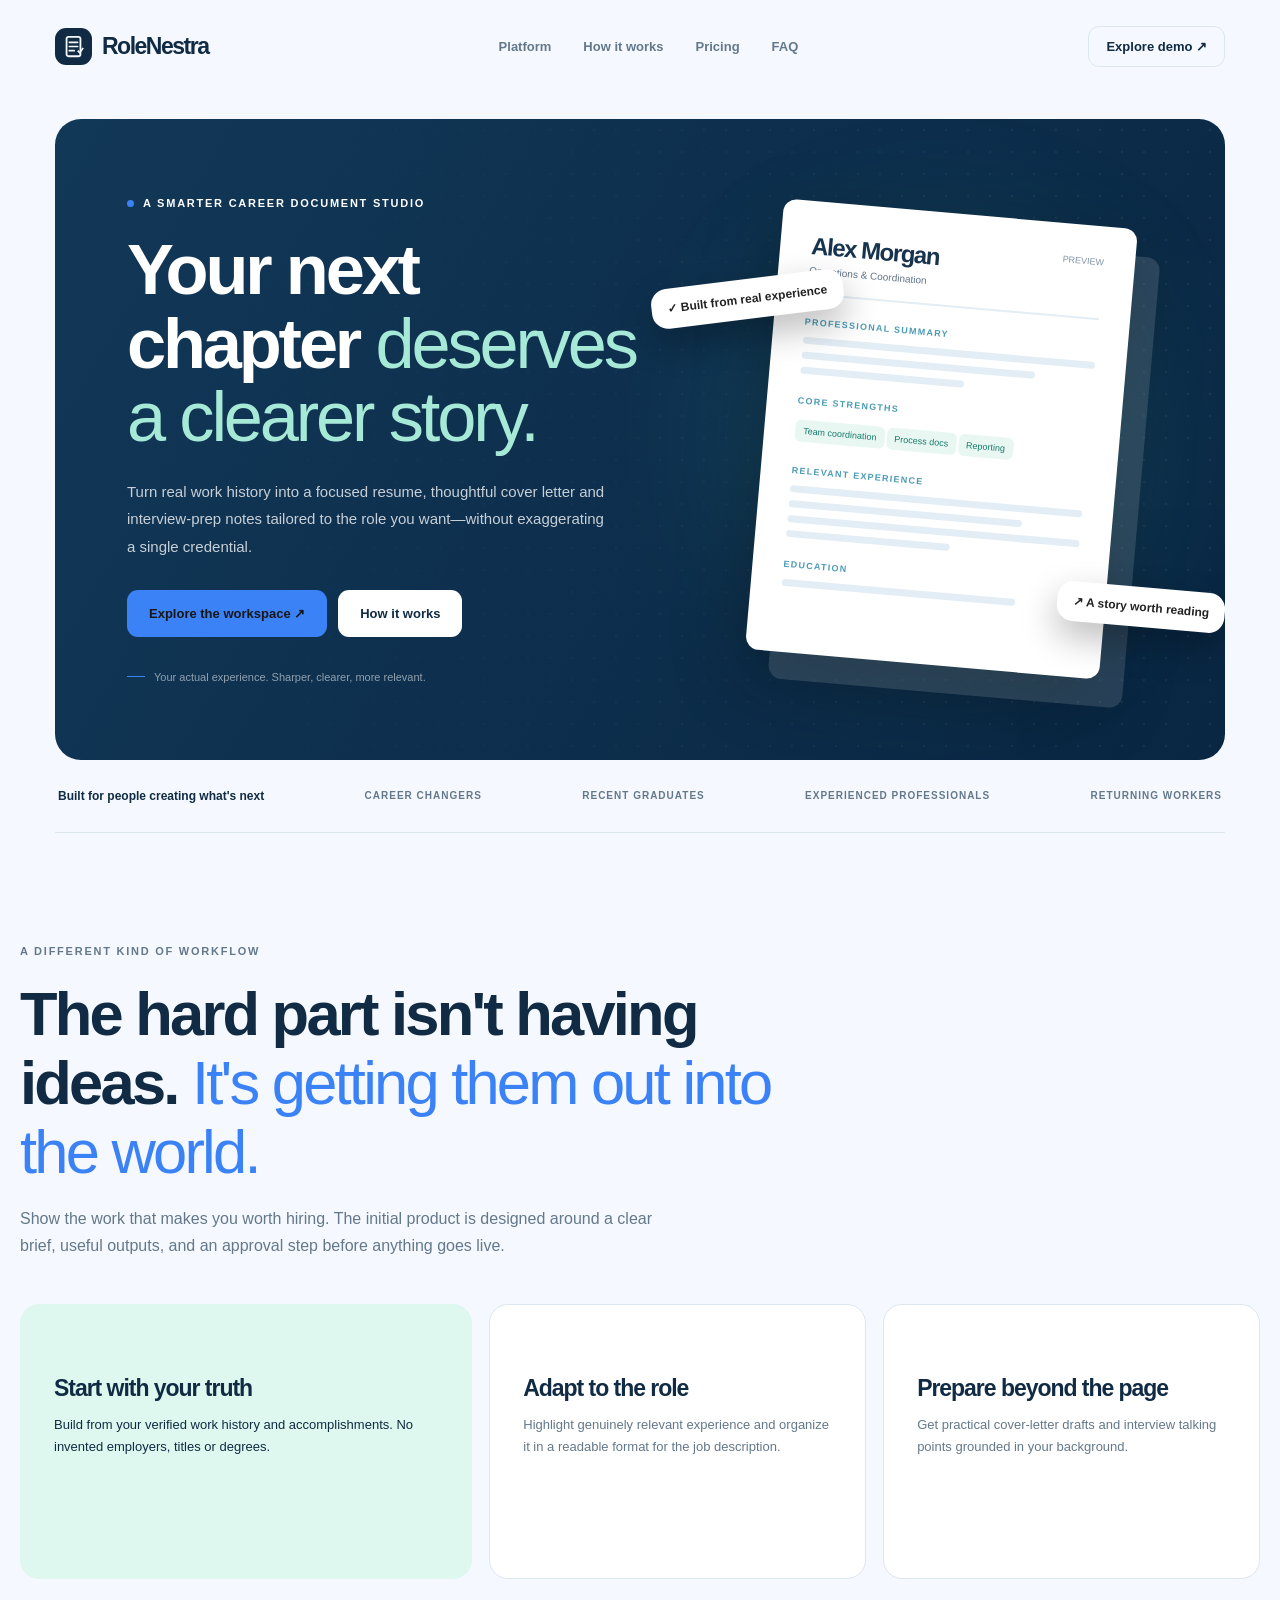
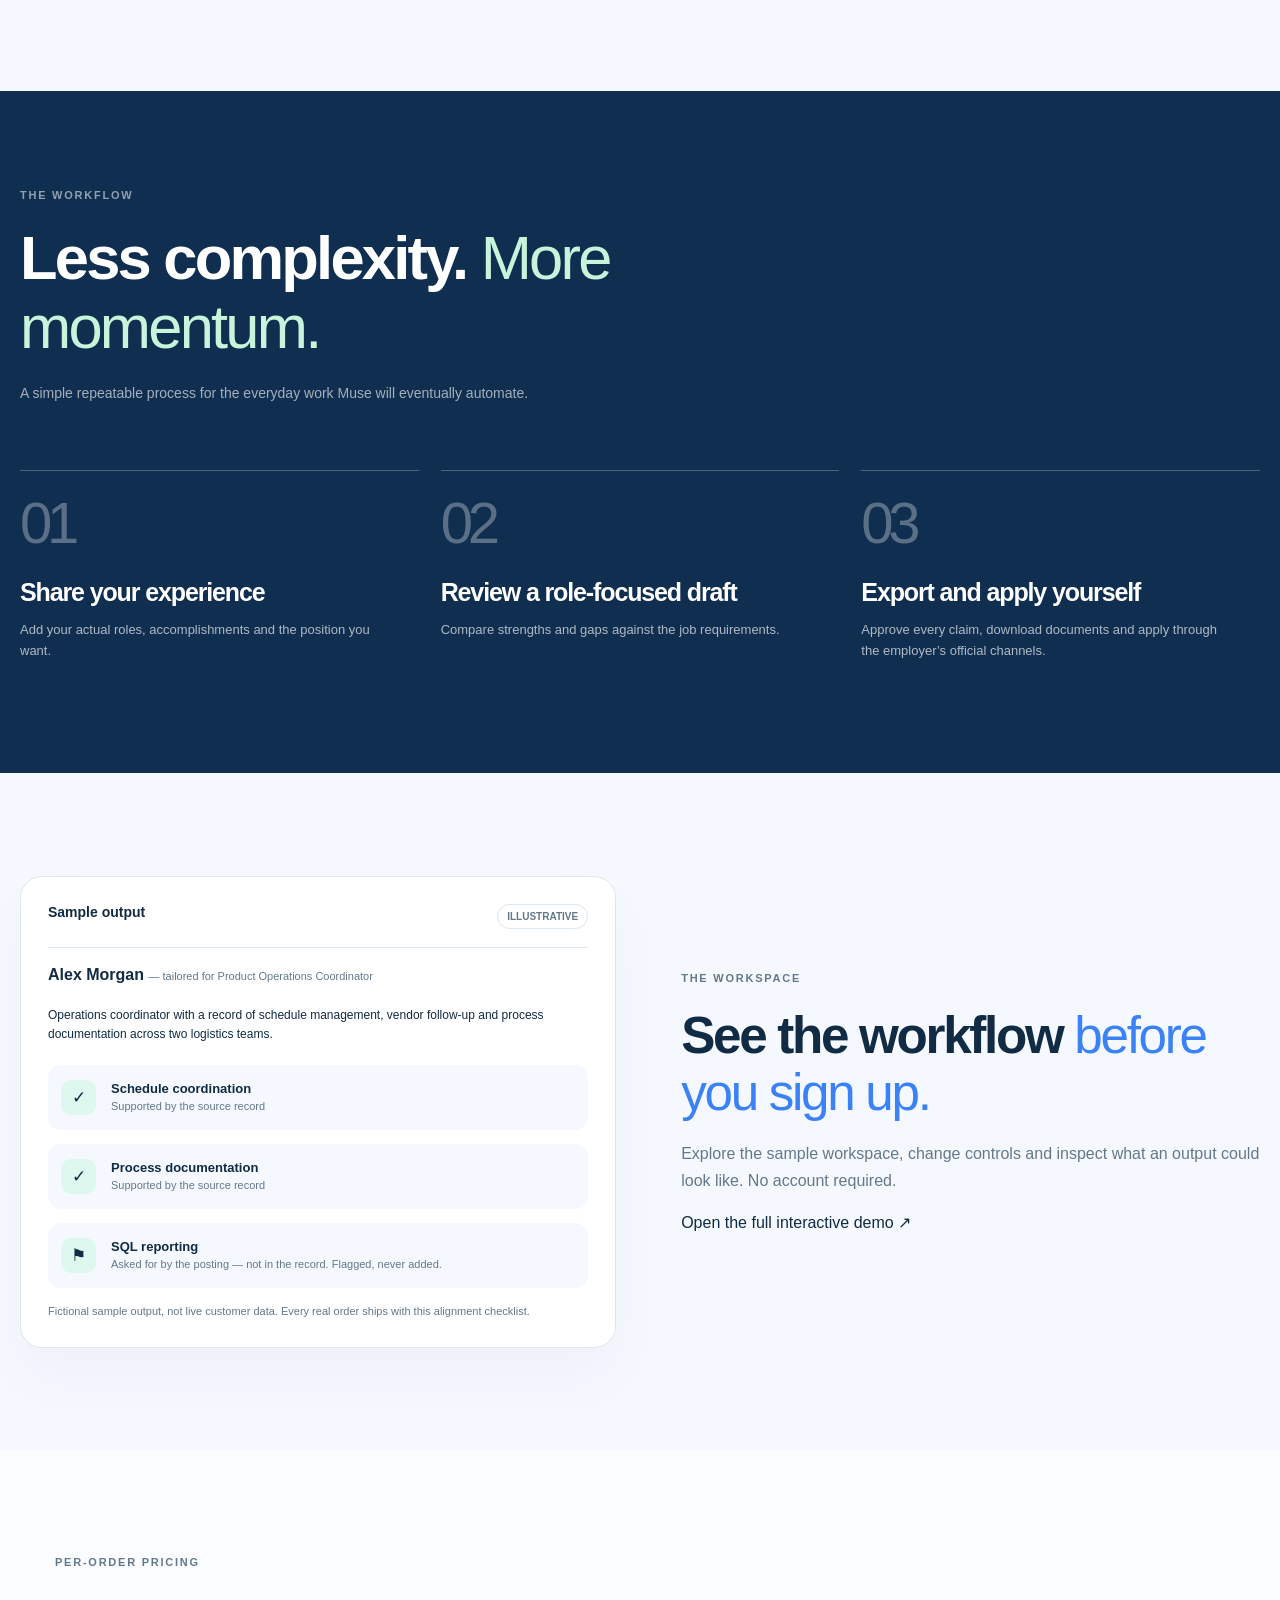
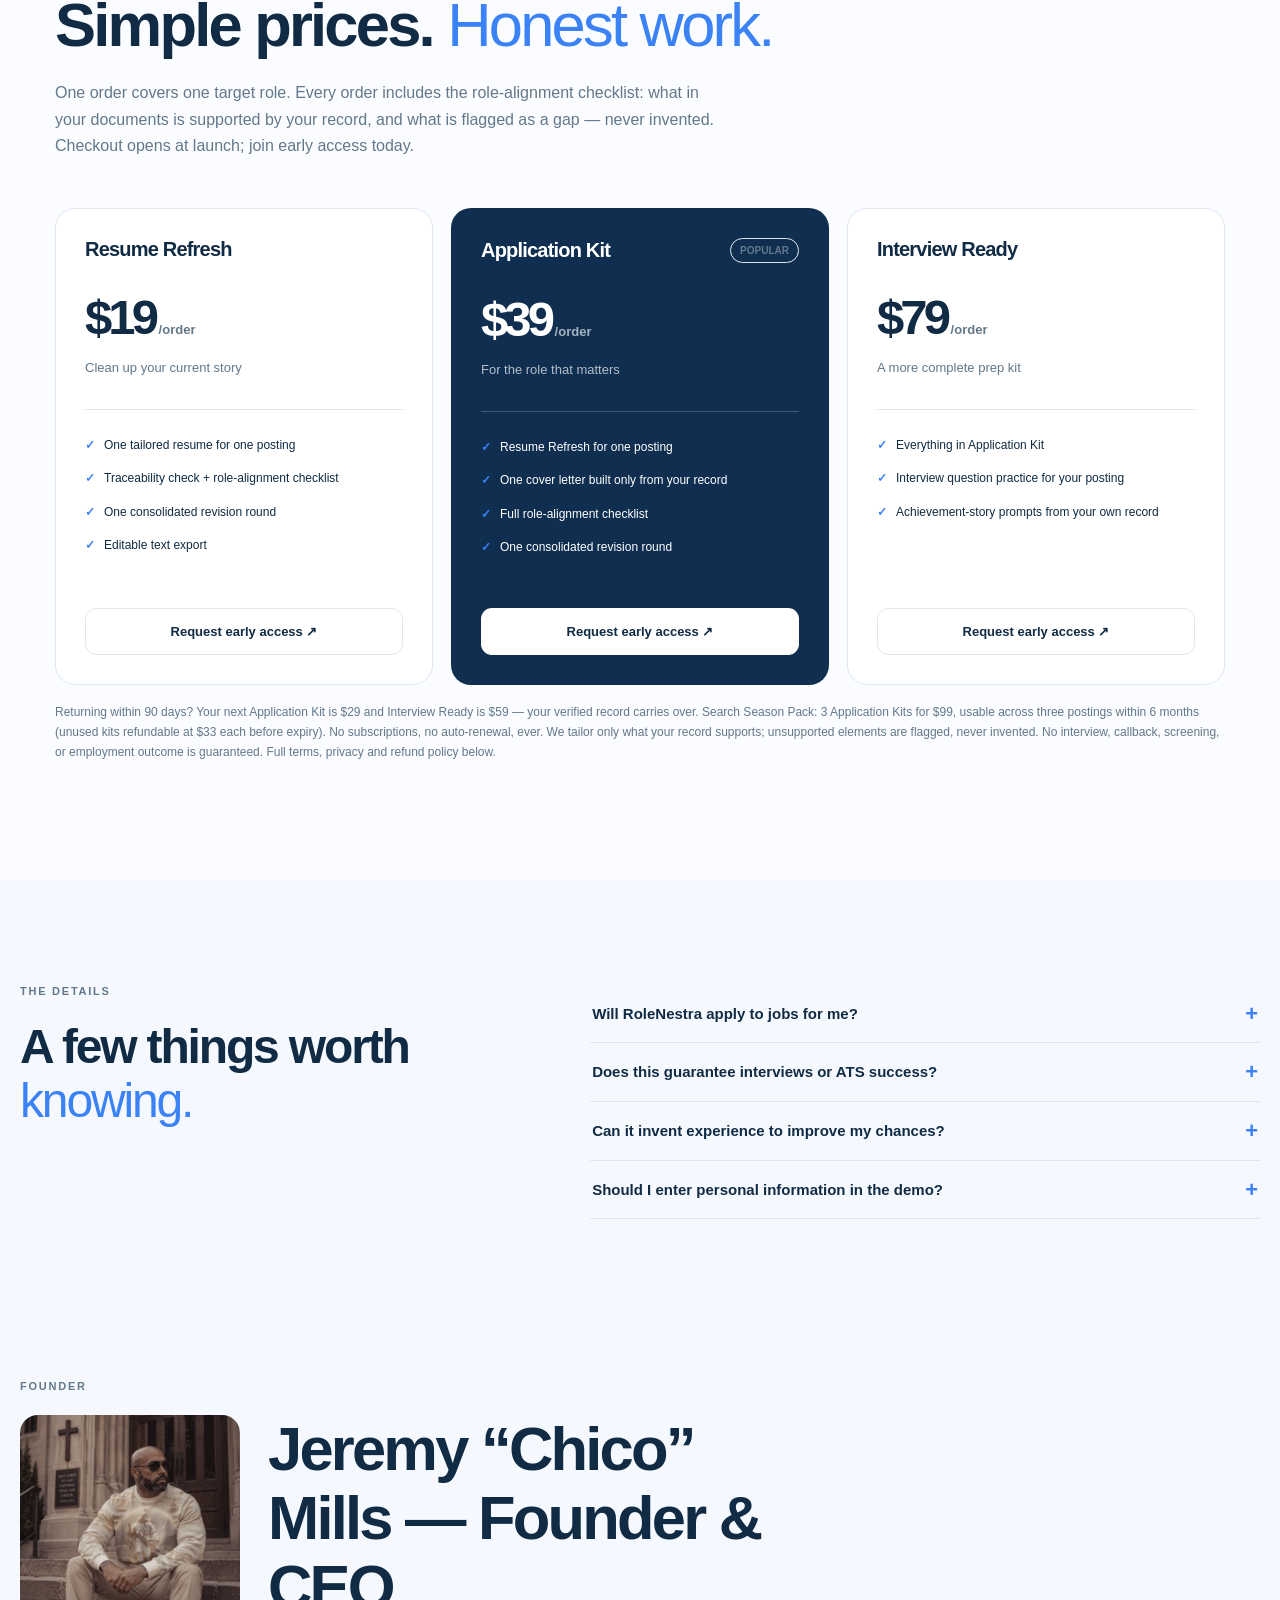
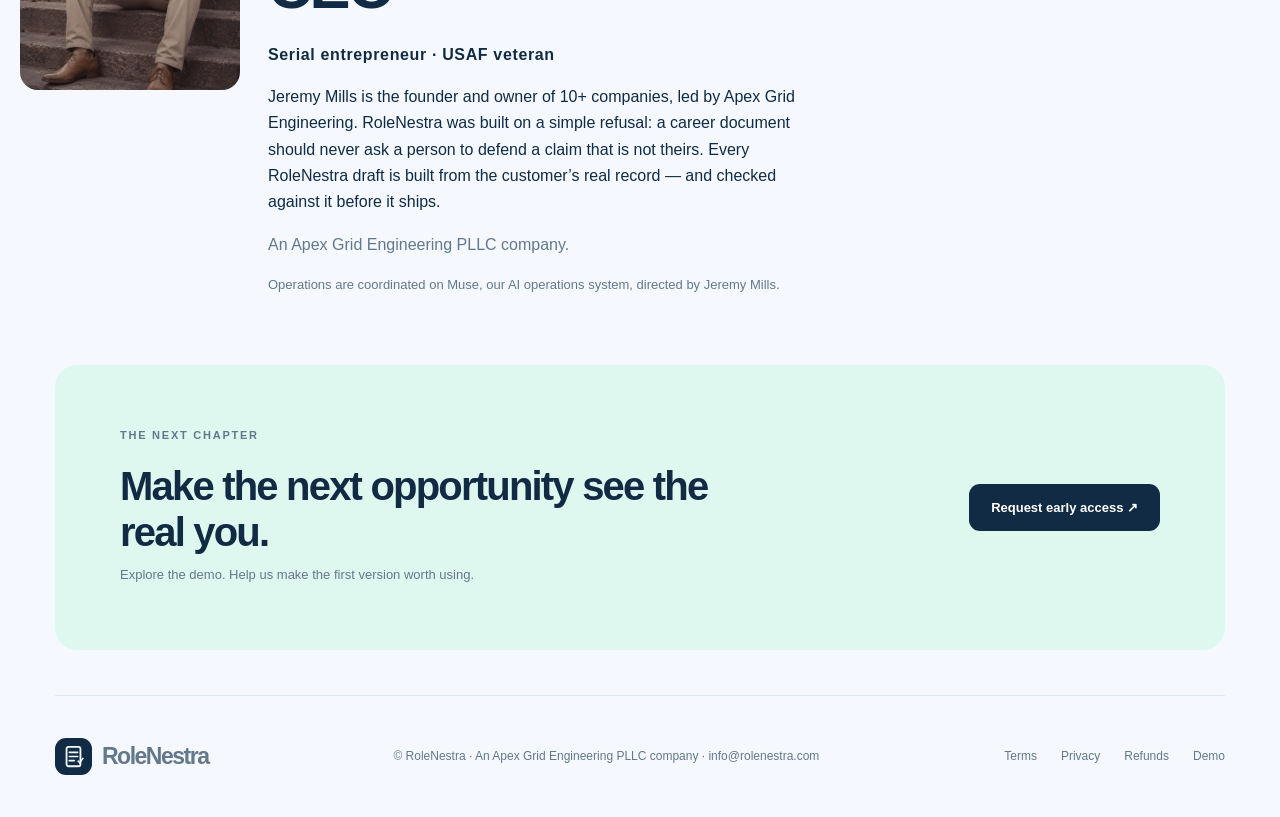
==== commit f2555f64: "Census cures: standalone PREVIEW tag, single workflow sequence, embedded sample" ====
--- a/index.html
+++ b/index.html
@@ -1,6 +1,6 @@
-<!doctype html><html lang="en"><head><meta charset="utf-8"><meta name="viewport" content="width=device-width,initial-scale=1"><meta name="robots" content="index,follow"><link rel="canonical" href="https://rolenestra.com/"><meta name="theme-color" content="#1d2734"><meta name="description" content="Turn real work history into a focused resume, thoughtful cover letter and interview-prep notes tailored to the role you want—without exaggerating a single credential."><meta property="og:type" content="website"><meta property="og:title" content="RoleNestra — Career document studio"><meta property="og:description" content="Turn real work history into a focused resume, thoughtful cover letter and interview-prep notes tailored to the role you want—without exaggerating a single credential."><title>RoleNestra — Homepage</title><link rel="icon" type="image/svg+xml" href="assets/favicon.svg"><link rel="stylesheet" href="assets/site.css"><script defer src="assets/site.js"></script><script type="application/ld+json">{"@context":"https://schema.org","@type":"Organization","name":"RoleNestra","url":"https://rolenestra.com/","logo":"https://rolenestra.com/assets/logo.svg","description":"Honest resume tailoring, role-specific cover letters and interview preparation built only from your real record. No invented experience, no guaranteed outcomes.","founder":{"@type":"Person","name":"Jeremy Mills","alternateName":"Jeremy \"Chico\" Mills","jobTitle":"Founder & CEO","url":"https://apexgrideng.com/about"},"parentOrganization":{"@type":"Organization","name":"Apex Grid Engineering PLLC"},"email":"info@rolenestra.com","sameAs":["https://www.crunchbase.com/person/jeremy-mills-6be4"]}</script></head><body data-site="rolenestra" class="resume"><a class="skip" href="#main">Skip to content</a><div class="wrap"><nav class="nav"><a class="logo" href="index.html" aria-label="RoleNestra home"><span class="logo-symbol"><svg viewBox="0 0 36 36" fill="none" aria-hidden="true"><rect x="8" y="4" width="20" height="28" rx="3" fill="none" stroke="currentColor" stroke-width="2.6"/><path d="M12 12h12M12 18h12M12 24h7" stroke="currentColor" stroke-width="2.4" stroke-linecap="round"/><path d="m24 24 3 3 5-7" stroke="currentColor" stroke-width="2.4" fill="none"/></svg></span>RoleNestra</a><div class="navlinks"><a href="index.html#platform">Platform</a><a href="index.html#how">How it works</a><a href="index.html#pricing">Pricing</a><a href="index.html#faq">FAQ</a></div><div class="nav-cta"><a href="demo.html" class="btn ghost btn-sm">Explore demo ↗</a><button class="mobilebtn" id="mobile-toggle" aria-label="Toggle navigation" aria-expanded="false">☰</button></div></nav><div class="mobile-menu" id="mobile-menu"><a href="index.html#platform">Platform</a><a href="index.html#how">How it works</a><a href="index.html#pricing">Pricing</a><a href="demo.html">Open demo</a></div></div><main id="main"><div class="wrap"><section class="hero"><div class="hero-frame"><div class="hero-copy"><div class="eyebrow">A SMARTER CAREER DOCUMENT STUDIO</div><h1>Your next chapter <i>deserves a clearer story.</i></h1><p>Turn real work history into a focused resume, thoughtful cover letter and interview-prep notes tailored to the role you want—without exaggerating a single credential.</p><div class="hero-acts"><a class="btn fancy" href="demo.html">Explore the workspace ↗</a><a class="btn light" href="#how">How it works</a></div><div class="hero-note"><span></span>Your actual experience. Sharper, clearer, more relevant.</div></div><div class="hero-scene"><div class="resume-page" aria-label="Illustrative resume preview"><div class="res-head"><div><strong>Alex Morgan</strong><div style="font-size:10px;margin-top:5px;color:#617589">Operations & Coordination</div></div><span>RESUME / PREVIEW</span></div><div class="res-eyebrow">PROFESSIONAL SUMMARY</div><div class="res-line"></div><div class="res-line mid"></div><div class="res-line short"></div><div class="res-eyebrow">CORE STRENGTHS</div><span class="res-tag">Team coordination</span><span class="res-tag">Process docs</span><span class="res-tag">Reporting</span><div class="res-eyebrow">RELEVANT EXPERIENCE</div><div class="res-line"></div><div class="res-line mid"></div><div class="res-line"></div><div class="res-line short"></div><div class="res-eyebrow">EDUCATION</div><div class="res-line mid"></div></div><div class="floating float-a">✓ Built from real experience</div><div class="floating float-b">↗ A story worth reading</div></div></div></section><div class="proof"><strong>Built for people creating what's next</strong><span>CAREER CHANGERS</span><span>RECENT GRADUATES</span><span>EXPERIENCED PROFESSIONALS</span><span>RETURNING WORKERS</span></div></div>
-<section class="section wrap" id="platform"><span class="kicker">A DIFFERENT KIND OF WORKFLOW</span><h2 class="section-title">The hard part isn't having ideas. <i>It's getting them out into the world.</i></h2><p class="section-intro">Show the work that makes you worth hiring. The initial product is designed around a clear brief, useful outputs, and an approval step before anything goes live.</p><div class="feature-grid"><article class="feat"><div class="feat-no">01</div><h3>Start with your truth</h3><p>Build from your verified work history and accomplishments. No invented employers, titles or degrees.</p></article><article class="feat"><div class="feat-no">02</div><h3>Adapt to the role</h3><p>Highlight genuinely relevant experience and organize it in a readable format for the job description.</p></article><article class="feat"><div class="feat-no">03</div><h3>Prepare beyond the page</h3><p>Get practical cover-letter drafts and interview talking points grounded in your background.</p></article></div></section>
+<!doctype html><html lang="en"><head><meta charset="utf-8"><meta name="viewport" content="width=device-width,initial-scale=1"><meta name="robots" content="index,follow"><link rel="canonical" href="https://rolenestra.com/"><meta name="theme-color" content="#1d2734"><meta name="description" content="Turn real work history into a focused resume, thoughtful cover letter and interview-prep notes tailored to the role you want—without exaggerating a single credential."><meta property="og:type" content="website"><meta property="og:title" content="RoleNestra — Career document studio"><meta property="og:description" content="Turn real work history into a focused resume, thoughtful cover letter and interview-prep notes tailored to the role you want—without exaggerating a single credential."><title>RoleNestra — Homepage</title><link rel="icon" type="image/svg+xml" href="assets/favicon.svg"><link rel="stylesheet" href="assets/site.css"><script defer src="assets/site.js"></script><script type="application/ld+json">{"@context":"https://schema.org","@type":"Organization","name":"RoleNestra","url":"https://rolenestra.com/","logo":"https://rolenestra.com/assets/logo.svg","description":"Honest resume tailoring, role-specific cover letters and interview preparation built only from your real record. No invented experience, no guaranteed outcomes.","founder":{"@type":"Person","name":"Jeremy Mills","alternateName":"Jeremy \"Chico\" Mills","jobTitle":"Founder & CEO","url":"https://apexgrideng.com/about"},"parentOrganization":{"@type":"Organization","name":"Apex Grid Engineering PLLC"},"email":"info@rolenestra.com","sameAs":["https://www.crunchbase.com/person/jeremy-mills-6be4"]}</script></head><body data-site="rolenestra" class="resume"><a class="skip" href="#main">Skip to content</a><div class="wrap"><nav class="nav"><a class="logo" href="index.html" aria-label="RoleNestra home"><span class="logo-symbol"><svg viewBox="0 0 36 36" fill="none" aria-hidden="true"><rect x="8" y="4" width="20" height="28" rx="3" fill="none" stroke="currentColor" stroke-width="2.6"/><path d="M12 12h12M12 18h12M12 24h7" stroke="currentColor" stroke-width="2.4" stroke-linecap="round"/><path d="m24 24 3 3 5-7" stroke="currentColor" stroke-width="2.4" fill="none"/></svg></span>RoleNestra</a><div class="navlinks"><a href="index.html#platform">Platform</a><a href="index.html#how">How it works</a><a href="index.html#pricing">Pricing</a><a href="index.html#faq">FAQ</a></div><div class="nav-cta"><a href="demo.html" class="btn ghost btn-sm">Explore demo ↗</a><button class="mobilebtn" id="mobile-toggle" aria-label="Toggle navigation" aria-expanded="false">☰</button></div></nav><div class="mobile-menu" id="mobile-menu"><a href="index.html#platform">Platform</a><a href="index.html#how">How it works</a><a href="index.html#pricing">Pricing</a><a href="demo.html">Open demo</a></div></div><main id="main"><div class="wrap"><section class="hero"><div class="hero-frame"><div class="hero-copy"><div class="eyebrow">A SMARTER CAREER DOCUMENT STUDIO</div><h1>Your next chapter <i>deserves a clearer story.</i></h1><p>Turn real work history into a focused resume, thoughtful cover letter and interview-prep notes tailored to the role you want—without exaggerating a single credential.</p><div class="hero-acts"><a class="btn fancy" href="demo.html">Explore the workspace ↗</a><a class="btn light" href="#how">How it works</a></div><div class="hero-note"><span></span>Your actual experience. Sharper, clearer, more relevant.</div></div><div class="hero-scene"><div class="resume-page" aria-label="Illustrative resume preview"><div class="res-head"><div><strong>Alex Morgan</strong><div style="font-size:10px;margin-top:5px;color:#617589">Operations & Coordination</div></div><span>PREVIEW</span></div><div class="res-eyebrow">PROFESSIONAL SUMMARY</div><div class="res-line"></div><div class="res-line mid"></div><div class="res-line short"></div><div class="res-eyebrow">CORE STRENGTHS</div><span class="res-tag">Team coordination</span><span class="res-tag">Process docs</span><span class="res-tag">Reporting</span><div class="res-eyebrow">RELEVANT EXPERIENCE</div><div class="res-line"></div><div class="res-line mid"></div><div class="res-line"></div><div class="res-line short"></div><div class="res-eyebrow">EDUCATION</div><div class="res-line mid"></div></div><div class="floating float-a">✓ Built from real experience</div><div class="floating float-b">↗ A story worth reading</div></div></div></section><div class="proof"><strong>Built for people creating what's next</strong><span>CAREER CHANGERS</span><span>RECENT GRADUATES</span><span>EXPERIENCED PROFESSIONALS</span><span>RETURNING WORKERS</span></div></div>
+<section class="section wrap" id="platform"><span class="kicker">A DIFFERENT KIND OF WORKFLOW</span><h2 class="section-title">The hard part isn't having ideas. <i>It's getting them out into the world.</i></h2><p class="section-intro">Show the work that makes you worth hiring. The initial product is designed around a clear brief, useful outputs, and an approval step before anything goes live.</p><div class="feature-grid"><article class="feat"><h3>Start with your truth</h3><p>Build from your verified work history and accomplishments. No invented employers, titles or degrees.</p></article><article class="feat"><h3>Adapt to the role</h3><p>Highlight genuinely relevant experience and organize it in a readable format for the job description.</p></article><article class="feat"><h3>Prepare beyond the page</h3><p>Get practical cover-letter drafts and interview talking points grounded in your background.</p></article></div></section>
 <section class="band" id="how"><div class="wrap bandinner"><span class="kicker">THE WORKFLOW</span><h2 class="section-title">Less complexity. <i>More momentum.</i></h2><p style="color:#ffffff9e;max-width:570px;font-size:14px">A simple repeatable process for the everyday work Muse will eventually automate.</p><div class="steps"><article class="step"><span class="number">01</span><h3>Share your experience</h3><p>Add your actual roles, accomplishments and the position you want.</p></article><article class="step"><span class="number">02</span><h3>Review a role-focused draft</h3><p>Compare strengths and gaps against the job requirements.</p></article><article class="step"><span class="number">03</span><h3>Export and apply yourself</h3><p>Approve every claim, download documents and apply through the employer’s official channels.</p></article></div></div></section>
-<section class="wrap demo-call"><div class="demo-snapshot"><div class="snapbar"><b>Role-fit workbench</b><span class="tag">ILLUSTRATIVE</span></div><div class="snaprow"><span class="snapicon">▣</span><div><strong>Role-focused resume</strong><small>Clear work history, stronger focus</small></div></div><div class="snaprow"><span class="snapicon">✓</span><div><strong>Experience checklist</strong><small>Every claim stays yours</small></div></div><div class="snaprow"><span class="snapicon">✎</span><div><strong>Interview notes</strong><small>Talking points to practice</small></div></div><p style="font-size:11px;color:var(--sub);margin:auto 0 0">Mock examples, not live customer data or processed files.</p></div><div><span class="kicker">THE WORKSPACE</span><h2 class="section-title">See the workflow <i>before you sign up.</i></h2><p class="section-intro">Explore the sample workspace, change controls and inspect what an output could look like. No account required.</p><a href="demo.html" class="btn primary" style="margin-top:15px">Open interactive demo ↗</a></div></section>
+<section class="wrap demo-call"><div class="demo-snapshot"><div class="snapbar"><b>Sample output</b><span class="tag">ILLUSTRATIVE</span></div><div style="padding:4px 0 2px"><strong>Alex Morgan</strong> <span style="color:var(--sub);font-size:11px">— tailored for Product Operations Coordinator</span></div><p style="font-size:12px;margin:6px 0">Operations coordinator with a record of schedule management, vendor follow-up and process documentation across two logistics teams.</p><div class="snaprow"><span class="snapicon">✓</span><div><strong>Schedule coordination</strong><small>Supported by the source record</small></div></div><div class="snaprow"><span class="snapicon">✓</span><div><strong>Process documentation</strong><small>Supported by the source record</small></div></div><div class="snaprow"><span class="snapicon">⚑</span><div><strong>SQL reporting</strong><small>Asked for by the posting — not in the record. Flagged, never added.</small></div></div><p style="font-size:11px;color:var(--sub);margin:auto 0 0">Fictional sample output, not live customer data. Every real order ships with this alignment checklist.</p></div><div><span class="kicker">THE WORKSPACE</span><h2 class="section-title">See the workflow <i>before you sign up.</i></h2><p class="section-intro">Explore the sample workspace, change controls and inspect what an output could look like. No account required.</p><p style="margin-top:14px"><a href="demo.html">Open the full interactive demo ↗</a></p></div></section>
 <section class="price-section" id="pricing"><div class="wrap"><span class="kicker">PER-ORDER PRICING</span><h2 class="section-title">Simple prices. <i>Honest work.</i></h2><p class="section-intro">One order covers one target role. Every order includes the role-alignment checklist: what in your documents is supported by your record, and what is flagged as a gap — never invented. Checkout opens at launch; join early access today.</p><div class="price-grid"><article class="price-card "><div class="row"><h3>Resume Refresh</h3></div><div style="margin-top:28px" class="pricetag">$19<small> /order</small></div><p>Clean up your current story</p><ul><li>One tailored resume for one posting</li><li>Traceability check + role-alignment checklist</li><li>One consolidated revision round</li><li>Editable text export</li></ul><button class="btn ghost" data-interest="Resume Refresh">Request early access ↗</button></article><article class="price-card popular"><div class="row"><h3>Application Kit</h3><span class="tag">POPULAR</span></div><div style="margin-top:28px" class="pricetag">$39<small> /order</small></div><p>For the role that matters</p><ul><li>Resume Refresh for one posting</li><li>One cover letter built only from your record</li><li>Full role-alignment checklist</li><li>One consolidated revision round</li></ul><button class="btn light" data-interest="Application Kit">Request early access ↗</button></article><article class="price-card "><div class="row"><h3>Interview Ready</h3></div><div style="margin-top:28px" class="pricetag">$79<small> /order</small></div><p>A more complete prep kit</p><ul><li>Everything in Application Kit</li><li>Interview question practice for your posting</li><li>Achievement-story prompts from your own record</li></ul><button class="btn ghost" data-interest="Interview Ready">Request early access ↗</button></article></div><p class="disclosure">Returning within 90 days? Your next Application Kit is $29 and Interview Ready is $59 — your verified record carries over. Search Season Pack: 3 Application Kits for $99, usable across three postings within 6 months (unused kits refundable at $33 each before expiry). No subscriptions, no auto-renewal, ever. We tailor only what your record supports; unsupported elements are flagged, never invented. No interview, callback, screening, or employment outcome is guaranteed. Full terms, privacy and refund policy below.</p></div></section>
 <section class="wrap faq-wrap" id="faq"><div><span class="kicker">THE DETAILS</span><h2 class="section-title">A few things worth <i>knowing.</i></h2></div><div class="faq"><details><summary>Will RoleNestra apply to jobs for me?</summary><p>No. The launch concept focuses on drafting career materials. Applications remain under the job seeker’s direct control.</p></details><details><summary>Does this guarantee interviews or ATS success?</summary><p>No. Hiring outcomes and automated screening systems vary. No ranking, interview or employment result is guaranteed.</p></details><details><summary>Can it invent experience to improve my chances?</summary><p>No. Every education, experience and certification claim must be supported by information you provide and approve.</p></details><details><summary>Should I enter personal information in the demo?</summary><p>No. The demo uses fictional sample resumes. Do not enter personal, sensitive or confidential information into a public preview.</p></details></div></section><section class="wrap" id="founder" style="padding:56px 0"><span class="kicker">FOUNDER</span><div style="display:flex;gap:28px;align-items:flex-start;flex-wrap:wrap;margin-top:18px"><img src="assets/jeremy-mills-founder.webp" alt="Jeremy &quot;Chico&quot; Mills, Founder &amp; CEO of RoleNestra" width="220" height="275" style="border-radius:18px;max-width:220px;width:100%;height:auto" loading="lazy"><div style="max-width:560px"><h2 class="section-title" style="margin-top:0"><a href="https://apexgrideng.com/about" style="color:inherit;text-decoration:none">Jeremy &ldquo;Chico&rdquo; Mills</a> — Founder &amp; CEO</h2><p style="font-weight:600;letter-spacing:.04em">Serial entrepreneur · USAF veteran</p><p>Jeremy Mills is the founder and owner of 10+ companies, led by Apex Grid Engineering. RoleNestra was built on a simple refusal: a career document should never ask a person to defend a claim that is not theirs. Every RoleNestra draft is built from the customer&rsquo;s real record — and checked against it before it ships.</p><p style="color:var(--sub)">An Apex Grid Engineering PLLC company.</p><p style="color:var(--sub);font-size:13px">Operations are coordinated on Muse, our AI operations system, directed by Jeremy Mills.</p></div></div></section><div class="wrap"><section class="last-cta"><div><span class="kicker">THE NEXT CHAPTER</span><h2>Make the next opportunity see the real you.</h2><p>Explore the demo. Help us make the first version worth using.</p></div><button data-interest="Early access" class="btn primary">Request early access ↗</button></section></div></main><div class="wrap"><footer class="footer"><a class="logo" href="index.html"><span class="logo-symbol"><svg viewBox="0 0 36 36" fill="none" aria-hidden="true"><rect x="8" y="4" width="20" height="28" rx="3" fill="none" stroke="currentColor" stroke-width="2.6"/><path d="M12 12h12M12 18h12M12 24h7" stroke="currentColor" stroke-width="2.4" stroke-linecap="round"/><path d="m24 24 3 3 5-7" stroke="currentColor" stroke-width="2.4" fill="none"/></svg></span>RoleNestra</a><span>© RoleNestra · An Apex Grid Engineering PLLC company · info@rolenestra.com</span><div class="footerlinks"><a href="terms.html">Terms</a><a href="privacy.html">Privacy</a><a href="refund.html">Refunds</a><a href="demo.html">Demo</a></div></footer></div><div id="interest-modal" class="modal-cover" aria-hidden="true"><div class="modal" role="dialog" aria-modal="true" aria-labelledby="interest-title"><button id="interest-close" class="close" aria-label="Close">×</button><span class="kicker">PRELAUNCH / UI DEMONSTRATION</span><h2 id="interest-title">A thoughtful start.</h2><p>This form demonstrates the proposed signup experience. It does not send, store or enroll anyone. Muse must connect an approved secure endpoint before activating it.</p><form id="interest-form"><label for="interest-name">Name</label><input id="interest-name" type="text" placeholder="Name" maxlength="100" required><label for="interest-email">Work email</label><input id="interest-email" type="email" placeholder="hello@example.com" required><label for="plan-select">Interested plan</label><select id="plan-select"><option>Early access</option><option>Resume Refresh</option><option>Application Kit</option><option>Interview Ready</option></select><button class="btn primary" type="submit">Preview submission ↗</button><div id="form-result" class="alert" role="status" style="margin-top:14px">No data leaves this page.</div></form></div></div></body></html>
--- a/assets/site.css
+++ b/assets/site.css
@@ -1,6 +1,6 @@
 
-:root{--paper:#f7f7f3;--ink:#1f2426;--sub:#686f71;--line:#dfe1df;--hot:#b9e64b;--deep:#1f3433;--soft:#ecf4d8;--mainfont:'Inter',Arial,sans-serif;--headfont:'Inter Display','Inter',Arial,sans-serif}
-*{box-sizing:border-box}html{scroll-behavior:smooth}body{margin:0;background:var(--paper);color:var(--ink);font-family:var(--mainfont);-webkit-font-smoothing:antialiased}body.creator{--paper:#fbf8f2;--ink:#22221f;--sub:#726e68;--line:#e7ded3;--hot:#ff694d;--deep:#262523;--soft:#ffece4}body.event{--paper:#f8f5f2;--ink:#251b32;--sub:#786a80;--line:#e8dfe9;--hot:#8d64f6;--deep:#392252;--soft:#ede1ff}body.resume{--paper:#f5f9ff;--ink:#102b43;--sub:#63788a;--line:#dde7f0;--hot:#3b82f6;--deep:#102f50;--soft:#def8ef}a{color:inherit;text-decoration:none}button,input,textarea,select{font:inherit}button{cursor:pointer}button:disabled{cursor:not-allowed;opacity:.5}:focus-visible{outline:3px solid var(--hot);outline-offset:3px}h1,h2,h3,p{margin-top:0}h1,h2,h3{font-family:var(--headfont);letter-spacing:-.045em}p{line-height:1.65}.wrap{max-width:1240px;margin:auto;padding:0 35px}.skip{position:absolute;left:-9999px}.skip:focus{left:24px;top:10px;z-index:500;background:white;padding:12px}.nav{height:92px;display:flex;align-items:center;justify-content:space-between;gap:20px}.logo{display:flex;align-items:center;gap:10px;font-weight:800;font-size:23px;letter-spacing:-.065em;font-family:var(--headfont)}.logo-symbol{width:37px;height:37px;border-radius:11px;display:grid;place-items:center;background:var(--ink);color:var(--paper)}.logo-symbol svg{width:25px;height:25px}.navlinks{display:flex;align-items:center;gap:32px;font-size:13px;font-weight:700;color:var(--sub)}.navlinks a:hover{color:var(--ink)}.nav-cta{display:flex;align-items:center;gap:12px}.btn{appearance:none;display:inline-flex;align-items:center;justify-content:center;gap:17px;padding:15px 21px;border:1px solid transparent;font-weight:800;font-size:13px;border-radius:11px;transition:transform .2s,background .2s,color .2s;white-space:nowrap}.btn:hover{transform:translateY(-2px)}.btn.primary{background:var(--ink);color:white}.btn.ghost{border-color:var(--line);background:transparent;color:var(--ink)}.btn.light{background:white;color:var(--ink)}.btn.hot{background:var(--hot);color:white}.btn.fancy{background:var(--hot);color:#171717}.btn-sm{padding:12px 17px}.mobilebtn{display:none;background:none;border:1px solid var(--line);border-radius:12px;padding:9px 12px;font-size:22px}.mobile-menu{display:none}.hero{padding:27px 0 0}.hero-frame{border-radius:26px;overflow:hidden;min-height:598px;position:relative;display:grid;grid-template-columns:1.03fr .97fr;align-items:center;background:var(--deep);color:white}.creator .hero-frame{background:#251e20}.event .hero-frame{background:radial-gradient(ellipse at 75% 25%,#925afa 0,transparent 55%),#302042}.resume .hero-frame{background:linear-gradient(120deg,#123858,#092642)}.hero-frame:before{content:'';position:absolute;inset:0;pointer-events:none;opacity:.24;background-image:radial-gradient(#ffffff44 1px,transparent 1px);background-size:22px 22px;mask-image:linear-gradient(to right,transparent 0,black 100%)}.hero-copy{padding:78px 10px 77px 72px;position:relative;z-index:2}.eyebrow{font-size:11px;font-weight:800;letter-spacing:.16em;display:flex;gap:9px;align-items:center;text-transform:uppercase}.eyebrow:before{content:'';width:7px;height:7px;border-radius:50%;background:var(--hot);flex-shrink:0}.hero h1{font-size:clamp(49px,5.5vw,77px);line-height:1.045;font-weight:700;max-width:665px;margin:24px 0}.hero h1 i,.section-title i{font-weight:400;font-style:normal;color:var(--hot)}.creator .hero h1 i{color:#ff8f79}.event .hero h1 i{color:#f4d29d}.resume .hero h1 i{color:#a7e9d7}.hero-copy>p{font-size:15px;color:#ffffffc4;max-width:480px;line-height:1.85}.hero-acts{display:flex;gap:11px;flex-wrap:wrap;margin-top:29px}.hero-note{margin-top:34px;font-size:11px;color:#ffffff8a;display:flex;gap:9px;align-items:center}.hero-note span{width:18px;height:1px;background:var(--hot)}.hero-scene{min-height:590px;display:grid;place-items:center;position:relative;z-index:1;padding:25px}.creator .hero-scene:before{content:'';width:390px;height:390px;border-radius:50%;background:#ff795f;filter:blur(60px);opacity:.32;position:absolute}.event .hero-scene:before{content:'';position:absolute;width:420px;height:420px;background:#ffcc91;opacity:.2;filter:blur(75px);border-radius:50%}.resume .hero-scene:before{content:'';position:absolute;width:380px;height:380px;background:#4acfc0;opacity:.18;filter:blur(78px);border-radius:50%}.proof{display:flex;justify-content:space-between;gap:18px;align-items:center;padding:29px 3px;border-bottom:1px solid var(--line);flex-wrap:wrap;color:var(--sub);font-size:10px;letter-spacing:.1em;font-weight:800}.proof strong{font-size:12px;letter-spacing:normal;color:var(--ink)}.section{padding:112px 0}.kicker{display:block;color:var(--sub);font-weight:800;letter-spacing:.16em;font-size:11px;margin-bottom:23px}.section-title{font-size:clamp(39px,4.8vw,65px);line-height:1.12;max-width:820px;margin-bottom:20px}.section-title i{color:var(--hot)}.section-intro{color:var(--sub);font-size:16px;max-width:660px}.feature-grid{display:grid;grid-template-columns:1.2fr 1fr 1fr;gap:17px;margin-top:45px}.feat{background:white;border-radius:19px;padding:33px;border:1px solid var(--line);min-height:275px;position:relative;overflow:hidden;display:flex;flex-direction:column;align-items:flex-start}.feat:first-child{background:var(--soft);border-color:transparent}.feat-no{border:1px solid currentColor;border-radius:30px;display:inline-flex;align-items:center;justify-content:center;width:43px;height:43px;font-size:13px;font-weight:800;margin-bottom:auto}.feat h3{font-size:23px;margin:37px 0 12px}.feat p{font-size:13px;color:var(--sub);margin:0;line-height:1.7}.feature-grid .feat:first-child p{color:var(--ink)}.band{background:var(--deep);color:white;overflow:hidden}.bandinner{padding:98px 0}.band .kicker{color:#ffffff8b}.band .section-title{max-width:710px}.band .section-title i{color:#c8f4dc}.creator .band .section-title i{color:#ff9883}.event .band .section-title i{color:#f3ce8e}.steps{display:grid;grid-template-columns:repeat(3,1fr);gap:22px;margin-top:65px}.step{padding:0 24px 0 0;border-top:1px solid #ffffff40}.step .number{font-size:58px;letter-spacing:-.09em;color:#ffffff50;display:block;margin:18px 0 22px;font-family:var(--headfont)}.step h3{font-size:25px;margin-bottom:12px}.step p{font-size:13px;color:#ffffffaa}.demo-call{display:grid;grid-template-columns:1.03fr 1fr;align-items:center;gap:65px;padding:103px 0}.demo-snapshot{min-height:360px;background:white;border:1px solid var(--line);border-radius:22px;padding:27px;box-shadow:0 30px 60px #00000008;display:flex;flex-direction:column;gap:14px}.snapbar{display:flex;justify-content:space-between;border-bottom:1px solid var(--line);padding-bottom:18px;gap:12px}.snapbar b{font-size:14px}.tag{border:1px solid var(--line);border-radius:20px;padding:6px 9px;font-size:10px;font-weight:800;color:var(--sub)}.snaprow{display:flex;gap:15px;align-items:center;background:var(--paper);padding:15px 13px;border-radius:13px}.snapicon{width:35px;height:35px;background:var(--soft);color:var(--ink);display:grid;place-items:center;border-radius:10px;font-size:17px}.snaprow strong{font-size:13px;display:block}.snaprow small{font-size:11px;color:var(--sub)}.demo-call .section-title{font-size:clamp(38px,4vw,54px)}.price-section{background:#ffffff86;padding:105px 0}.price-grid{display:grid;grid-template-columns:repeat(3,1fr);gap:18px;margin-top:49px}.price-card{border:1px solid var(--line);border-radius:20px;background:white;padding:29px;min-height:409px;display:flex;flex-direction:column;align-items:flex-start}.price-card.popular{background:var(--deep);color:white;border-color:transparent}.price-card .row{display:flex;justify-content:space-between;align-items:center;width:100%;gap:12px}.price-card h3{font-size:20px;letter-spacing:-.04em;margin:0}.price-card p{font-size:13px;color:var(--sub);margin:12px 0 20px}.popular p{color:#ffffffae}.pricetag{font-size:49px;letter-spacing:-.08em;font-weight:800;font-family:var(--headfont)}.pricetag small{font-size:13px;letter-spacing:normal;color:var(--sub)}.popular .pricetag small{color:#ffffffa0}.price-card ul{padding:19px 0;margin:10px 0 25px;border-top:1px solid var(--line);list-style:none;width:100%;flex:1}.popular ul{border-color:#ffffff33}.price-card li{font-size:12px;padding:8px 0;display:flex;gap:9px;align-items:flex-start;line-height:1.45}.price-card li:before{content:'✓';font-weight:800;color:var(--hot)}.price-card .btn{width:100%}.popular .btn{background:white;color:var(--ink)}.disclosure{color:var(--sub);font-size:12px;margin-top:18px}.faq-wrap{display:grid;grid-template-columns:.85fr 1.15fr;gap:75px;padding:105px 0}.faq-wrap .section-title{font-size:48px}.faq details{border-bottom:1px solid var(--line);padding:20px 2px}.faq summary{font-size:15px;font-weight:800;cursor:pointer;display:flex;justify-content:space-between;gap:20px;list-style:none}.faq summary:after{content:'+';font-size:22px;color:var(--hot);line-height:.8}.faq details[open] summary:after{content:'−'}.faq details p{padding:15px 30px 0 0;font-size:13px;color:var(--sub);margin:0}.last-cta{background:var(--soft);border-radius:22px;min-height:285px;padding:55px 65px;display:flex;justify-content:space-between;align-items:center;gap:35px}.last-cta h2{font-size:40px;max-width:600px;line-height:1.14;margin:8px 0}.last-cta p{font-size:13px;color:var(--sub);margin:0}.footer{display:flex;justify-content:space-between;align-items:center;gap:20px;padding:42px 0;margin-top:45px;border-top:1px solid var(--line);font-size:12px;color:var(--sub)}.footerlinks{display:flex;gap:24px}.modal-cover{display:none;position:fixed;inset:0;background:#101820ae;z-index:99;align-items:center;justify-content:center;padding:20px}.modal-cover.open{display:flex}.modal{width:min(100%,470px);background:white;border-radius:23px;padding:31px;box-shadow:0 35px 110px #0004;max-height:90vh;overflow:auto}.close{border:0;background:transparent;float:right;font-size:26px}.modal h2{font-size:32px;margin-bottom:11px}.modal p{font-size:13px;color:var(--sub)}.modal label{display:block;font-size:12px;font-weight:800;margin:16px 0 6px}.modal input,.modal select{width:100%;border:1px solid var(--line);padding:13px;border-radius:10px;background:white}.modal form button{width:100%;margin-top:21px}.alert{border-radius:12px;padding:12px 14px;background:var(--soft);font-size:12px;line-height:1.55;color:var(--ink)}
+:root{--paper:#f5f9ff;--ink:#102b43;--sub:#63788a;--line:#dde7f0;--hot:#3b82f6;--deep:#102f50;--soft:#def8ef;--mainfont:'Inter',Arial,sans-serif;--headfont:'Inter Display','Inter',Arial,sans-serif}
+*{box-sizing:border-box}html{scroll-behavior:smooth}body{margin:0;background:var(--paper);color:var(--ink);font-family:var(--mainfont);-webkit-font-smoothing:antialiased}a{color:inherit;text-decoration:none}button,input,textarea,select{font:inherit}button{cursor:pointer}button:disabled{cursor:not-allowed;opacity:.5}:focus-visible{outline:3px solid var(--hot);outline-offset:3px}h1,h2,h3,p{margin-top:0}h1,h2,h3{font-family:var(--headfont);letter-spacing:-.045em}p{line-height:1.65}.wrap{max-width:1240px;margin:auto;padding:0 35px}.skip{position:absolute;left:-9999px}.skip:focus{left:24px;top:10px;z-index:500;background:white;padding:12px}.nav{height:92px;display:flex;align-items:center;justify-content:space-between;gap:20px}.logo{display:flex;align-items:center;gap:10px;font-weight:800;font-size:23px;letter-spacing:-.065em;font-family:var(--headfont)}.logo-symbol{width:37px;height:37px;border-radius:11px;display:grid;place-items:center;background:var(--ink);color:var(--paper)}.logo-symbol svg{width:25px;height:25px}.navlinks{display:flex;align-items:center;gap:32px;font-size:13px;font-weight:700;color:var(--sub)}.navlinks a:hover{color:var(--ink)}.nav-cta{display:flex;align-items:center;gap:12px}.btn{appearance:none;display:inline-flex;align-items:center;justify-content:center;gap:17px;padding:15px 21px;border:1px solid transparent;font-weight:800;font-size:13px;border-radius:11px;transition:transform .2s,background .2s,color .2s;white-space:nowrap}.btn:hover{transform:translateY(-2px)}.btn.primary{background:var(--ink);color:white}.btn.ghost{border-color:var(--line);background:transparent;color:var(--ink)}.btn.light{background:white;color:var(--ink)}.btn.hot{background:var(--hot);color:white}.btn.fancy{background:var(--hot);color:#171717}.btn-sm{padding:12px 17px}.mobilebtn{display:none;background:none;border:1px solid var(--line);border-radius:12px;padding:9px 12px;font-size:22px}.mobile-menu{display:none}.hero{padding:27px 0 0}.hero-frame{border-radius:26px;overflow:hidden;min-height:598px;position:relative;display:grid;grid-template-columns:1.03fr .97fr;align-items:center;background:var(--deep);color:white}.creator .hero-frame{background:#251e20}.event .hero-frame{background:radial-gradient(ellipse at 75% 25%,#925afa 0,transparent 55%),#302042}.resume .hero-frame{background:linear-gradient(120deg,#123858,#092642)}.hero-frame:before{content:'';position:absolute;inset:0;pointer-events:none;opacity:.24;background-image:radial-gradient(#ffffff44 1px,transparent 1px);background-size:22px 22px;mask-image:linear-gradient(to right,transparent 0,black 100%)}.hero-copy{padding:78px 10px 77px 72px;position:relative;z-index:2}.eyebrow{font-size:11px;font-weight:800;letter-spacing:.16em;display:flex;gap:9px;align-items:center;text-transform:uppercase}.eyebrow:before{content:'';width:7px;height:7px;border-radius:50%;background:var(--hot);flex-shrink:0}.hero h1{font-size:clamp(49px,5.5vw,77px);line-height:1.045;font-weight:700;max-width:665px;margin:24px 0}.hero h1 i,.section-title i{font-weight:400;font-style:normal;color:var(--hot)}.creator .hero h1 i{color:#ff8f79}.event .hero h1 i{color:#f4d29d}.resume .hero h1 i{color:#a7e9d7}.hero-copy>p{font-size:15px;color:#ffffffc4;max-width:480px;line-height:1.85}.hero-acts{display:flex;gap:11px;flex-wrap:wrap;margin-top:29px}.hero-note{margin-top:34px;font-size:11px;color:#ffffff8a;display:flex;gap:9px;align-items:center}.hero-note span{width:18px;height:1px;background:var(--hot)}.hero-scene{min-height:590px;display:grid;place-items:center;position:relative;z-index:1;padding:25px}.creator .hero-scene:before{content:'';width:390px;height:390px;border-radius:50%;background:#ff795f;filter:blur(60px);opacity:.32;position:absolute}.event .hero-scene:before{content:'';position:absolute;width:420px;height:420px;background:#ffcc91;opacity:.2;filter:blur(75px);border-radius:50%}.resume .hero-scene:before{content:'';position:absolute;width:380px;height:380px;background:#4acfc0;opacity:.18;filter:blur(78px);border-radius:50%}.proof{display:flex;justify-content:space-between;gap:18px;align-items:center;padding:29px 3px;border-bottom:1px solid var(--line);flex-wrap:wrap;color:var(--sub);font-size:10px;letter-spacing:.1em;font-weight:800}.proof strong{font-size:12px;letter-spacing:normal;color:var(--ink)}.section{padding:112px 0}.kicker{display:block;color:var(--sub);font-weight:800;letter-spacing:.16em;font-size:11px;margin-bottom:23px}.section-title{font-size:clamp(39px,4.8vw,65px);line-height:1.12;max-width:820px;margin-bottom:20px}.section-title i{color:var(--hot)}.section-intro{color:var(--sub);font-size:16px;max-width:660px}.feature-grid{display:grid;grid-template-columns:1.2fr 1fr 1fr;gap:17px;margin-top:45px}.feat{background:white;border-radius:19px;padding:33px;border:1px solid var(--line);min-height:275px;position:relative;overflow:hidden;display:flex;flex-direction:column;align-items:flex-start}.feat:first-child{background:var(--soft);border-color:transparent}.feat-no{border:1px solid currentColor;border-radius:30px;display:inline-flex;align-items:center;justify-content:center;width:43px;height:43px;font-size:13px;font-weight:800;margin-bottom:auto}.feat h3{font-size:23px;margin:37px 0 12px}.feat p{font-size:13px;color:var(--sub);margin:0;line-height:1.7}.feature-grid .feat:first-child p{color:var(--ink)}.band{background:var(--deep);color:white;overflow:hidden}.bandinner{padding:98px 0}.band .kicker{color:#ffffff8b}.band .section-title{max-width:710px}.band .section-title i{color:#c8f4dc}.creator .band .section-title i{color:#ff9883}.event .band .section-title i{color:#f3ce8e}.steps{display:grid;grid-template-columns:repeat(3,1fr);gap:22px;margin-top:65px}.step{padding:0 24px 0 0;border-top:1px solid #ffffff40}.step .number{font-size:58px;letter-spacing:-.09em;color:#ffffff50;display:block;margin:18px 0 22px;font-family:var(--headfont)}.step h3{font-size:25px;margin-bottom:12px}.step p{font-size:13px;color:#ffffffaa}.demo-call{display:grid;grid-template-columns:1.03fr 1fr;align-items:center;gap:65px;padding:103px 0}.demo-snapshot{min-height:360px;background:white;border:1px solid var(--line);border-radius:22px;padding:27px;box-shadow:0 30px 60px #00000008;display:flex;flex-direction:column;gap:14px}.snapbar{display:flex;justify-content:space-between;border-bottom:1px solid var(--line);padding-bottom:18px;gap:12px}.snapbar b{font-size:14px}.tag{border:1px solid var(--line);border-radius:20px;padding:6px 9px;font-size:10px;font-weight:800;color:var(--sub)}.snaprow{display:flex;gap:15px;align-items:center;background:var(--paper);padding:15px 13px;border-radius:13px}.snapicon{width:35px;height:35px;background:var(--soft);color:var(--ink);display:grid;place-items:center;border-radius:10px;font-size:17px}.snaprow strong{font-size:13px;display:block}.snaprow small{font-size:11px;color:var(--sub)}.demo-call .section-title{font-size:clamp(38px,4vw,54px)}.price-section{background:#ffffff86;padding:105px 0}.price-grid{display:grid;grid-template-columns:repeat(3,1fr);gap:18px;margin-top:49px}.price-card{border:1px solid var(--line);border-radius:20px;background:white;padding:29px;min-height:409px;display:flex;flex-direction:column;align-items:flex-start}.price-card.popular{background:var(--deep);color:white;border-color:transparent}.price-card .row{display:flex;justify-content:space-between;align-items:center;width:100%;gap:12px}.price-card h3{font-size:20px;letter-spacing:-.04em;margin:0}.price-card p{font-size:13px;color:var(--sub);margin:12px 0 20px}.popular p{color:#ffffffae}.pricetag{font-size:49px;letter-spacing:-.08em;font-weight:800;font-family:var(--headfont)}.pricetag small{font-size:13px;letter-spacing:normal;color:var(--sub)}.popular .pricetag small{color:#ffffffa0}.price-card ul{padding:19px 0;margin:10px 0 25px;border-top:1px solid var(--line);list-style:none;width:100%;flex:1}.popular ul{border-color:#ffffff33}.price-card li{font-size:12px;padding:8px 0;display:flex;gap:9px;align-items:flex-start;line-height:1.45}.price-card li:before{content:'✓';font-weight:800;color:var(--hot)}.price-card .btn{width:100%}.popular .btn{background:white;color:var(--ink)}.disclosure{color:var(--sub);font-size:12px;margin-top:18px}.faq-wrap{display:grid;grid-template-columns:.85fr 1.15fr;gap:75px;padding:105px 0}.faq-wrap .section-title{font-size:48px}.faq details{border-bottom:1px solid var(--line);padding:20px 2px}.faq summary{font-size:15px;font-weight:800;cursor:pointer;display:flex;justify-content:space-between;gap:20px;list-style:none}.faq summary:after{content:'+';font-size:22px;color:var(--hot);line-height:.8}.faq details[open] summary:after{content:'−'}.faq details p{padding:15px 30px 0 0;font-size:13px;color:var(--sub);margin:0}.last-cta{background:var(--soft);border-radius:22px;min-height:285px;padding:55px 65px;display:flex;justify-content:space-between;align-items:center;gap:35px}.last-cta h2{font-size:40px;max-width:600px;line-height:1.14;margin:8px 0}.last-cta p{font-size:13px;color:var(--sub);margin:0}.footer{display:flex;justify-content:space-between;align-items:center;gap:20px;padding:42px 0;margin-top:45px;border-top:1px solid var(--line);font-size:12px;color:var(--sub)}.footerlinks{display:flex;gap:24px}.modal-cover{display:none;position:fixed;inset:0;background:#101820ae;z-index:99;align-items:center;justify-content:center;padding:20px}.modal-cover.open{display:flex}.modal{width:min(100%,470px);background:white;border-radius:23px;padding:31px;box-shadow:0 35px 110px #0004;max-height:90vh;overflow:auto}.close{border:0;background:transparent;float:right;font-size:26px}.modal h2{font-size:32px;margin-bottom:11px}.modal p{font-size:13px;color:var(--sub)}.modal label{display:block;font-size:12px;font-weight:800;margin:16px 0 6px}.modal input,.modal select{width:100%;border:1px solid var(--line);padding:13px;border-radius:10px;background:white}.modal form button{width:100%;margin-top:21px}.alert{border-radius:12px;padding:12px 14px;background:var(--soft);font-size:12px;line-height:1.55;color:var(--ink)}
 /* HERO VISUAL: Creator */
 .clip-device{width:305px;height:420px;background:#0e0c11;border:8px solid #faf0e7;border-radius:32px;box-shadow:26px 26px 0 #ffffff13,0 25px 65px #0008;transform:rotate(8deg);position:relative;padding:18px;overflow:hidden}.clip-visual{height:290px;border-radius:20px;background:linear-gradient(150deg,#8c3b46,#e88457 52%,#2d3042);position:relative;overflow:hidden}.clip-visual:before{content:'';width:160px;height:160px;position:absolute;left:55px;top:65px;background:#251c27;border-radius:50% 50% 37% 37%;box-shadow:0 0 0 13px #ffffff14}.clip-visual:after{content:'';position:absolute;width:210px;height:140px;left:28px;top:175px;background:#443a46;border-radius:49% 49% 0 0}.clip-sub{position:absolute;z-index:1;bottom:28px;left:15px;right:15px;color:#fff;text-align:center;font-size:21px;font-weight:800;line-height:1.17;text-shadow:0 2px 8px #000}.clip-sub em{color:#ffdc84;font-style:normal}.clip-head{font-size:11px;display:flex;justify-content:space-between;color:white;opacity:.8;margin-bottom:10px}.waveform{display:flex;align-items:center;justify-content:center;height:45px;gap:3px}.waveform i{display:block;width:4px;border-radius:8px;background:#ff8b7b;height:var(--h)}.floating{position:absolute;z-index:2;background:white;color:#222;border-radius:16px;box-shadow:0 15px 35px #0004;padding:13px 16px;font-size:12px;font-weight:800}.creator .float-a{top:110px;left:0;transform:rotate(-7deg)}.creator .float-b{right:0;bottom:104px;transform:rotate(-5deg)}
 /* HERO VISUAL: Event */
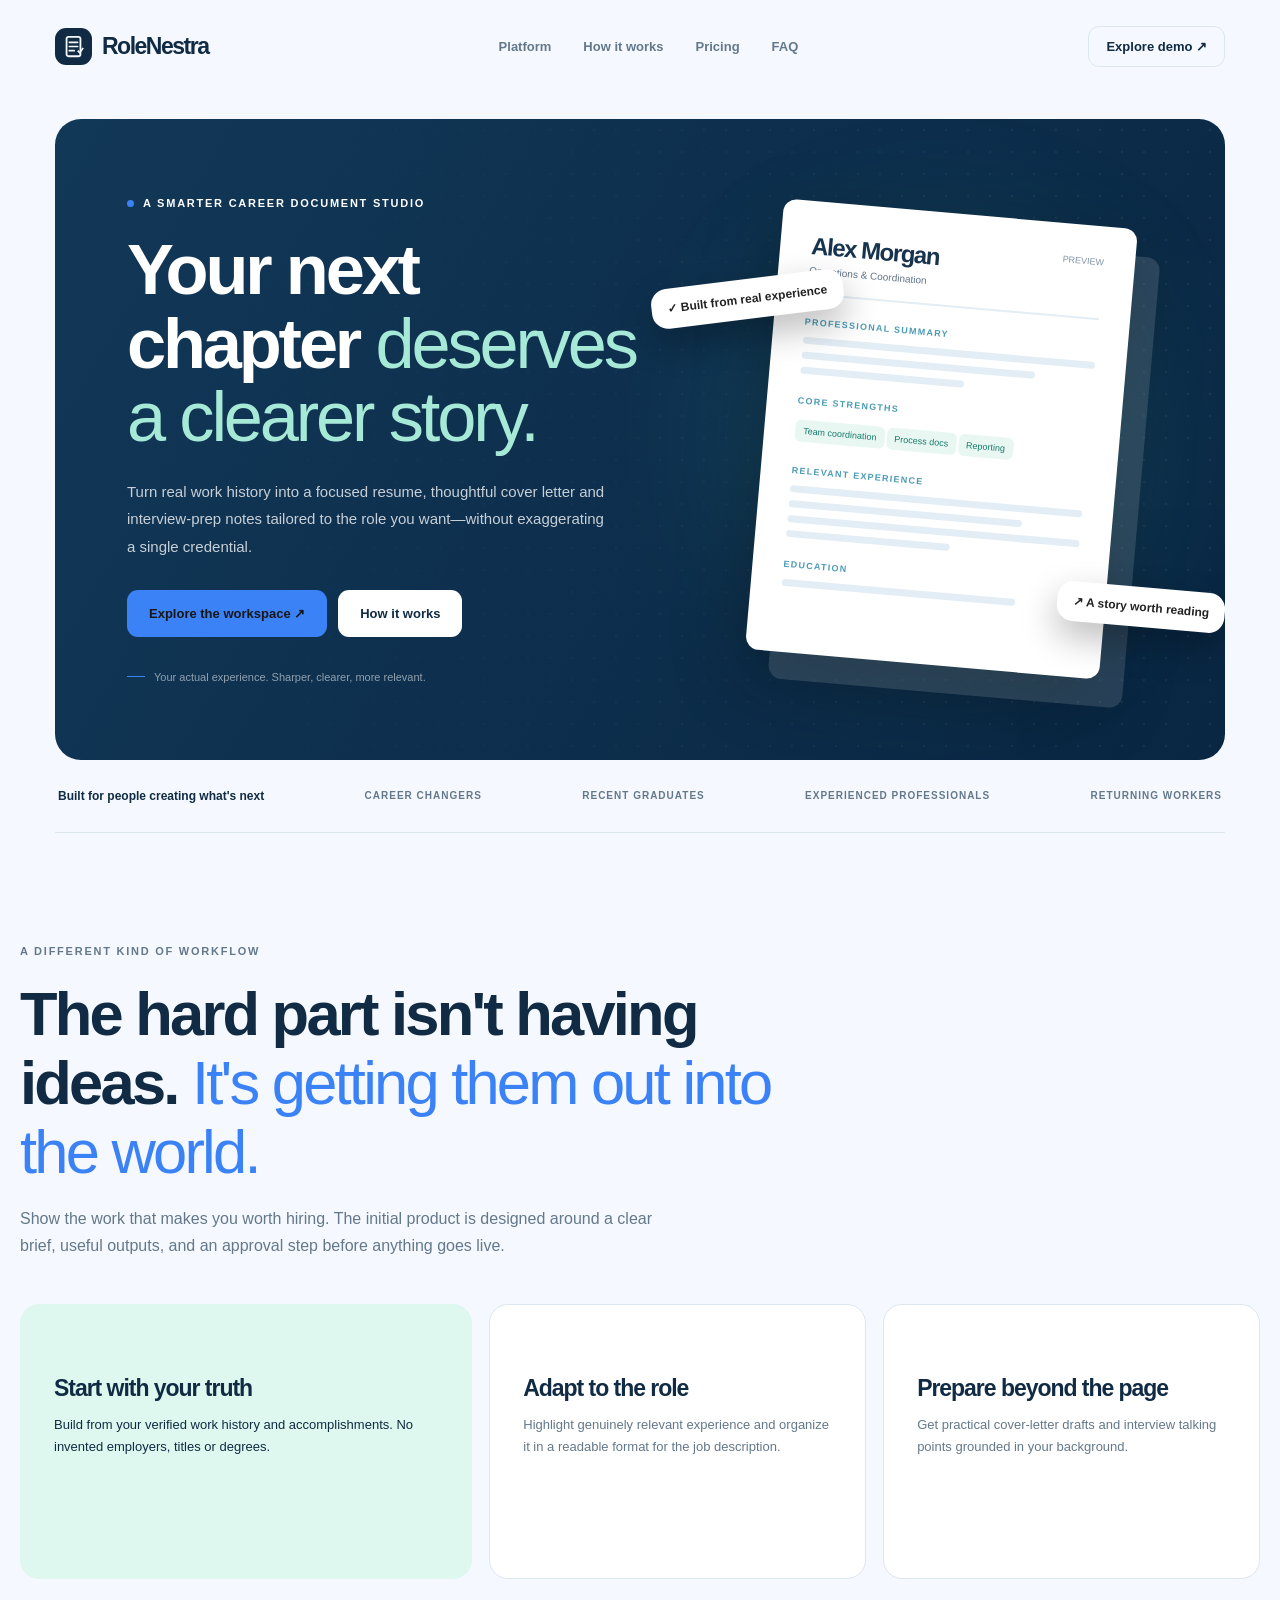
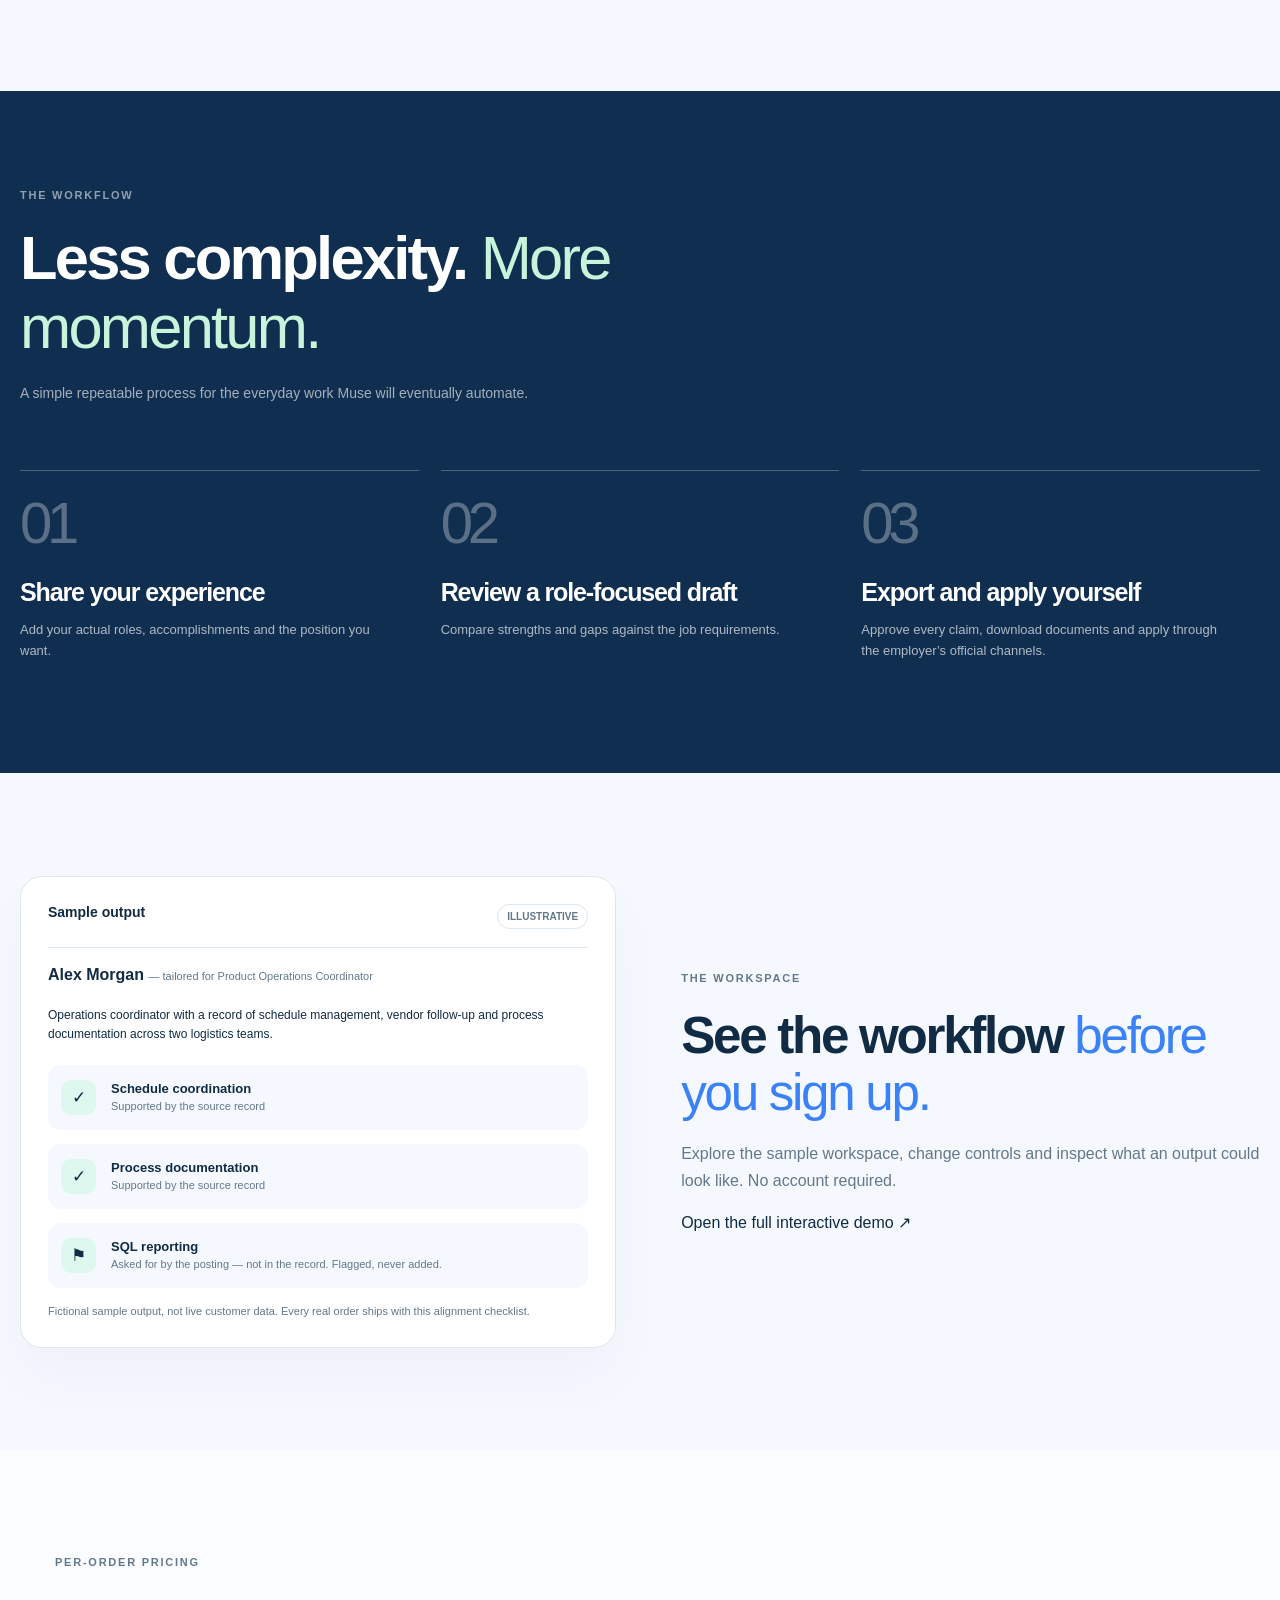
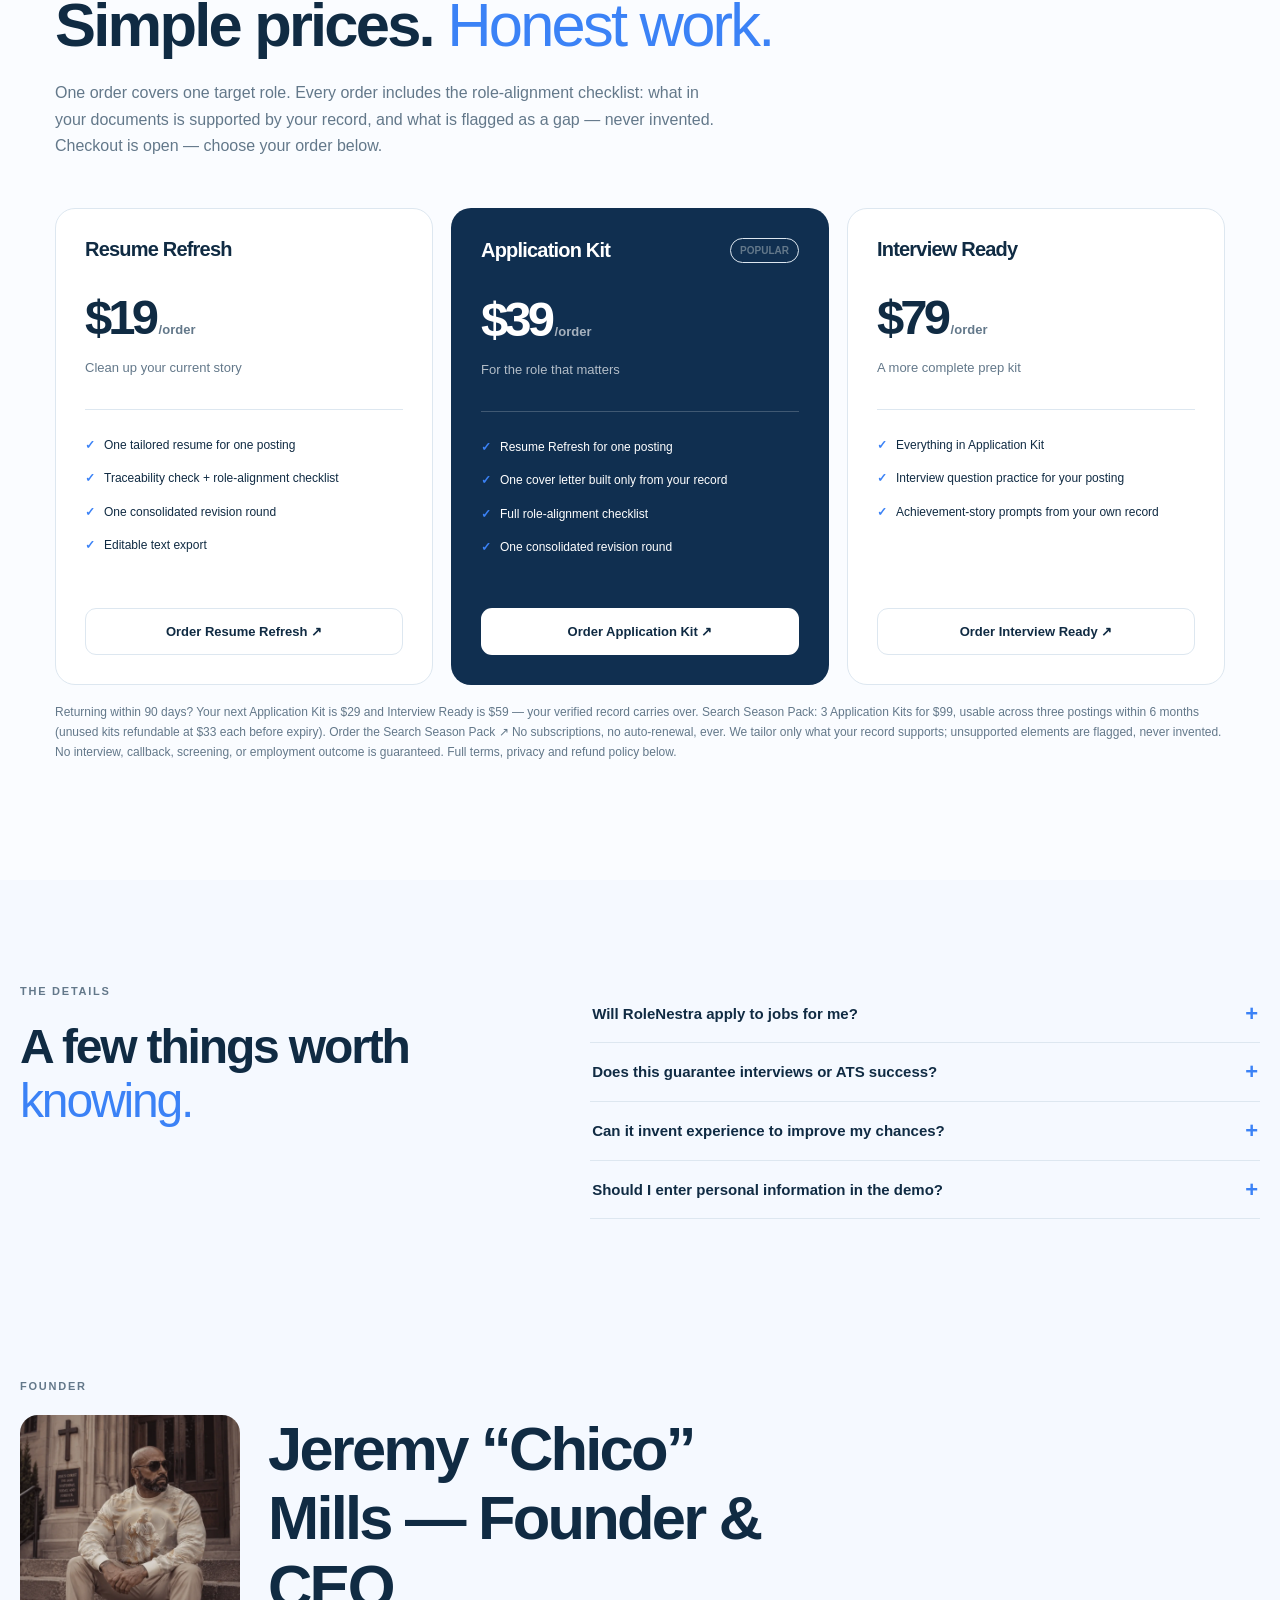
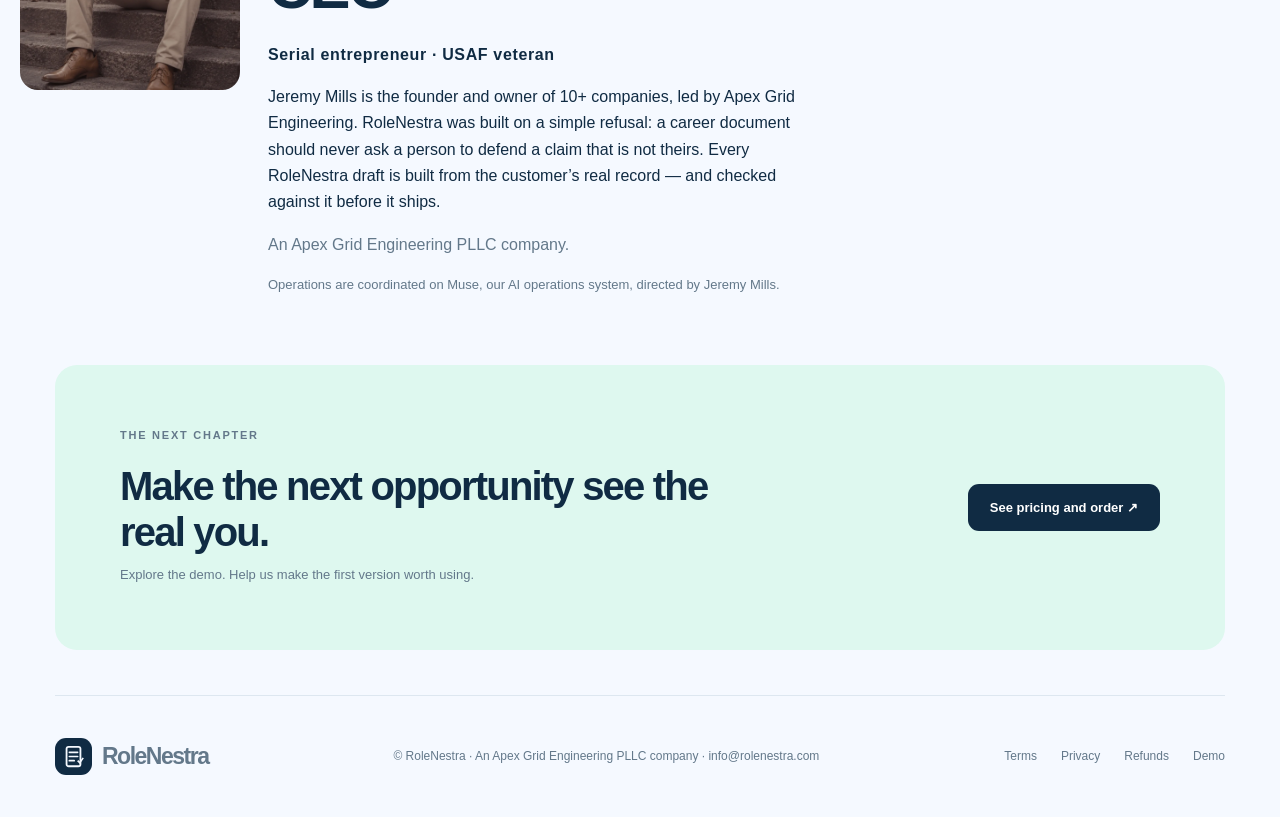
==== commit c284b810: "Launch: wire live Stripe checkout links into pricing" ====
--- a/index.html
+++ b/index.html
@@ -2,5 +2,5 @@
 <section class="section wrap" id="platform"><span class="kicker">A DIFFERENT KIND OF WORKFLOW</span><h2 class="section-title">The hard part isn't having ideas. <i>It's getting them out into the world.</i></h2><p class="section-intro">Show the work that makes you worth hiring. The initial product is designed around a clear brief, useful outputs, and an approval step before anything goes live.</p><div class="feature-grid"><article class="feat"><h3>Start with your truth</h3><p>Build from your verified work history and accomplishments. No invented employers, titles or degrees.</p></article><article class="feat"><h3>Adapt to the role</h3><p>Highlight genuinely relevant experience and organize it in a readable format for the job description.</p></article><article class="feat"><h3>Prepare beyond the page</h3><p>Get practical cover-letter drafts and interview talking points grounded in your background.</p></article></div></section>
 <section class="band" id="how"><div class="wrap bandinner"><span class="kicker">THE WORKFLOW</span><h2 class="section-title">Less complexity. <i>More momentum.</i></h2><p style="color:#ffffff9e;max-width:570px;font-size:14px">A simple repeatable process for the everyday work Muse will eventually automate.</p><div class="steps"><article class="step"><span class="number">01</span><h3>Share your experience</h3><p>Add your actual roles, accomplishments and the position you want.</p></article><article class="step"><span class="number">02</span><h3>Review a role-focused draft</h3><p>Compare strengths and gaps against the job requirements.</p></article><article class="step"><span class="number">03</span><h3>Export and apply yourself</h3><p>Approve every claim, download documents and apply through the employer’s official channels.</p></article></div></div></section>
 <section class="wrap demo-call"><div class="demo-snapshot"><div class="snapbar"><b>Sample output</b><span class="tag">ILLUSTRATIVE</span></div><div style="padding:4px 0 2px"><strong>Alex Morgan</strong> <span style="color:var(--sub);font-size:11px">— tailored for Product Operations Coordinator</span></div><p style="font-size:12px;margin:6px 0">Operations coordinator with a record of schedule management, vendor follow-up and process documentation across two logistics teams.</p><div class="snaprow"><span class="snapicon">✓</span><div><strong>Schedule coordination</strong><small>Supported by the source record</small></div></div><div class="snaprow"><span class="snapicon">✓</span><div><strong>Process documentation</strong><small>Supported by the source record</small></div></div><div class="snaprow"><span class="snapicon">⚑</span><div><strong>SQL reporting</strong><small>Asked for by the posting — not in the record. Flagged, never added.</small></div></div><p style="font-size:11px;color:var(--sub);margin:auto 0 0">Fictional sample output, not live customer data. Every real order ships with this alignment checklist.</p></div><div><span class="kicker">THE WORKSPACE</span><h2 class="section-title">See the workflow <i>before you sign up.</i></h2><p class="section-intro">Explore the sample workspace, change controls and inspect what an output could look like. No account required.</p><p style="margin-top:14px"><a href="demo.html">Open the full interactive demo ↗</a></p></div></section>
-<section class="price-section" id="pricing"><div class="wrap"><span class="kicker">PER-ORDER PRICING</span><h2 class="section-title">Simple prices. <i>Honest work.</i></h2><p class="section-intro">One order covers one target role. Every order includes the role-alignment checklist: what in your documents is supported by your record, and what is flagged as a gap — never invented. Checkout opens at launch; join early access today.</p><div class="price-grid"><article class="price-card "><div class="row"><h3>Resume Refresh</h3></div><div style="margin-top:28px" class="pricetag">$19<small> /order</small></div><p>Clean up your current story</p><ul><li>One tailored resume for one posting</li><li>Traceability check + role-alignment checklist</li><li>One consolidated revision round</li><li>Editable text export</li></ul><button class="btn ghost" data-interest="Resume Refresh">Request early access ↗</button></article><article class="price-card popular"><div class="row"><h3>Application Kit</h3><span class="tag">POPULAR</span></div><div style="margin-top:28px" class="pricetag">$39<small> /order</small></div><p>For the role that matters</p><ul><li>Resume Refresh for one posting</li><li>One cover letter built only from your record</li><li>Full role-alignment checklist</li><li>One consolidated revision round</li></ul><button class="btn light" data-interest="Application Kit">Request early access ↗</button></article><article class="price-card "><div class="row"><h3>Interview Ready</h3></div><div style="margin-top:28px" class="pricetag">$79<small> /order</small></div><p>A more complete prep kit</p><ul><li>Everything in Application Kit</li><li>Interview question practice for your posting</li><li>Achievement-story prompts from your own record</li></ul><button class="btn ghost" data-interest="Interview Ready">Request early access ↗</button></article></div><p class="disclosure">Returning within 90 days? Your next Application Kit is $29 and Interview Ready is $59 — your verified record carries over. Search Season Pack: 3 Application Kits for $99, usable across three postings within 6 months (unused kits refundable at $33 each before expiry). No subscriptions, no auto-renewal, ever. We tailor only what your record supports; unsupported elements are flagged, never invented. No interview, callback, screening, or employment outcome is guaranteed. Full terms, privacy and refund policy below.</p></div></section>
-<section class="wrap faq-wrap" id="faq"><div><span class="kicker">THE DETAILS</span><h2 class="section-title">A few things worth <i>knowing.</i></h2></div><div class="faq"><details><summary>Will RoleNestra apply to jobs for me?</summary><p>No. The launch concept focuses on drafting career materials. Applications remain under the job seeker’s direct control.</p></details><details><summary>Does this guarantee interviews or ATS success?</summary><p>No. Hiring outcomes and automated screening systems vary. No ranking, interview or employment result is guaranteed.</p></details><details><summary>Can it invent experience to improve my chances?</summary><p>No. Every education, experience and certification claim must be supported by information you provide and approve.</p></details><details><summary>Should I enter personal information in the demo?</summary><p>No. The demo uses fictional sample resumes. Do not enter personal, sensitive or confidential information into a public preview.</p></details></div></section><section class="wrap" id="founder" style="padding:56px 0"><span class="kicker">FOUNDER</span><div style="display:flex;gap:28px;align-items:flex-start;flex-wrap:wrap;margin-top:18px"><img src="assets/jeremy-mills-founder.webp" alt="Jeremy &quot;Chico&quot; Mills, Founder &amp; CEO of RoleNestra" width="220" height="275" style="border-radius:18px;max-width:220px;width:100%;height:auto" loading="lazy"><div style="max-width:560px"><h2 class="section-title" style="margin-top:0"><a href="https://apexgrideng.com/about" style="color:inherit;text-decoration:none">Jeremy &ldquo;Chico&rdquo; Mills</a> — Founder &amp; CEO</h2><p style="font-weight:600;letter-spacing:.04em">Serial entrepreneur · USAF veteran</p><p>Jeremy Mills is the founder and owner of 10+ companies, led by Apex Grid Engineering. RoleNestra was built on a simple refusal: a career document should never ask a person to defend a claim that is not theirs. Every RoleNestra draft is built from the customer&rsquo;s real record — and checked against it before it ships.</p><p style="color:var(--sub)">An Apex Grid Engineering PLLC company.</p><p style="color:var(--sub);font-size:13px">Operations are coordinated on Muse, our AI operations system, directed by Jeremy Mills.</p></div></div></section><div class="wrap"><section class="last-cta"><div><span class="kicker">THE NEXT CHAPTER</span><h2>Make the next opportunity see the real you.</h2><p>Explore the demo. Help us make the first version worth using.</p></div><button data-interest="Early access" class="btn primary">Request early access ↗</button></section></div></main><div class="wrap"><footer class="footer"><a class="logo" href="index.html"><span class="logo-symbol"><svg viewBox="0 0 36 36" fill="none" aria-hidden="true"><rect x="8" y="4" width="20" height="28" rx="3" fill="none" stroke="currentColor" stroke-width="2.6"/><path d="M12 12h12M12 18h12M12 24h7" stroke="currentColor" stroke-width="2.4" stroke-linecap="round"/><path d="m24 24 3 3 5-7" stroke="currentColor" stroke-width="2.4" fill="none"/></svg></span>RoleNestra</a><span>© RoleNestra · An Apex Grid Engineering PLLC company · info@rolenestra.com</span><div class="footerlinks"><a href="terms.html">Terms</a><a href="privacy.html">Privacy</a><a href="refund.html">Refunds</a><a href="demo.html">Demo</a></div></footer></div><div id="interest-modal" class="modal-cover" aria-hidden="true"><div class="modal" role="dialog" aria-modal="true" aria-labelledby="interest-title"><button id="interest-close" class="close" aria-label="Close">×</button><span class="kicker">PRELAUNCH / UI DEMONSTRATION</span><h2 id="interest-title">A thoughtful start.</h2><p>This form demonstrates the proposed signup experience. It does not send, store or enroll anyone. Muse must connect an approved secure endpoint before activating it.</p><form id="interest-form"><label for="interest-name">Name</label><input id="interest-name" type="text" placeholder="Name" maxlength="100" required><label for="interest-email">Work email</label><input id="interest-email" type="email" placeholder="hello@example.com" required><label for="plan-select">Interested plan</label><select id="plan-select"><option>Early access</option><option>Resume Refresh</option><option>Application Kit</option><option>Interview Ready</option></select><button class="btn primary" type="submit">Preview submission ↗</button><div id="form-result" class="alert" role="status" style="margin-top:14px">No data leaves this page.</div></form></div></div></body></html>+<section class="price-section" id="pricing"><div class="wrap"><span class="kicker">PER-ORDER PRICING</span><h2 class="section-title">Simple prices. <i>Honest work.</i></h2><p class="section-intro">One order covers one target role. Every order includes the role-alignment checklist: what in your documents is supported by your record, and what is flagged as a gap — never invented. Checkout is open — choose your order below.</p><div class="price-grid"><article class="price-card "><div class="row"><h3>Resume Refresh</h3></div><div style="margin-top:28px" class="pricetag">$19<small> /order</small></div><p>Clean up your current story</p><ul><li>One tailored resume for one posting</li><li>Traceability check + role-alignment checklist</li><li>One consolidated revision round</li><li>Editable text export</li></ul><a class="btn ghost" href="https://buy.stripe.com/6oU28r7Pd3Z22QI3OyaR20B">Order Resume Refresh ↗</a></article><article class="price-card popular"><div class="row"><h3>Application Kit</h3><span class="tag">POPULAR</span></div><div style="margin-top:28px" class="pricetag">$39<small> /order</small></div><p>For the role that matters</p><ul><li>Resume Refresh for one posting</li><li>One cover letter built only from your record</li><li>Full role-alignment checklist</li><li>One consolidated revision round</li></ul><a class="btn light" href="https://buy.stripe.com/3cIdR96L9536cri2KuaR20C">Order Application Kit ↗</a></article><article class="price-card "><div class="row"><h3>Interview Ready</h3></div><div style="margin-top:28px" class="pricetag">$79<small> /order</small></div><p>A more complete prep kit</p><ul><li>Everything in Application Kit</li><li>Interview question practice for your posting</li><li>Achievement-story prompts from your own record</li></ul><a class="btn ghost" href="https://buy.stripe.com/bJe14n2uT1QUcri0CmaR20D">Order Interview Ready ↗</a></article></div><p class="disclosure">Returning within 90 days? Your next Application Kit is $29 and Interview Ready is $59 — your verified record carries over. Search Season Pack: 3 Application Kits for $99, usable across three postings within 6 months (unused kits refundable at $33 each before expiry). <a href="https://buy.stripe.com/28E5kD0mLcvydvm3OyaR20E">Order the Search Season Pack ↗</a> No subscriptions, no auto-renewal, ever. We tailor only what your record supports; unsupported elements are flagged, never invented. No interview, callback, screening, or employment outcome is guaranteed. Full terms, privacy and refund policy below.</p></div></section>
+<section class="wrap faq-wrap" id="faq"><div><span class="kicker">THE DETAILS</span><h2 class="section-title">A few things worth <i>knowing.</i></h2></div><div class="faq"><details><summary>Will RoleNestra apply to jobs for me?</summary><p>No. The launch concept focuses on drafting career materials. Applications remain under the job seeker’s direct control.</p></details><details><summary>Does this guarantee interviews or ATS success?</summary><p>No. Hiring outcomes and automated screening systems vary. No ranking, interview or employment result is guaranteed.</p></details><details><summary>Can it invent experience to improve my chances?</summary><p>No. Every education, experience and certification claim must be supported by information you provide and approve.</p></details><details><summary>Should I enter personal information in the demo?</summary><p>No. The demo uses fictional sample resumes. Do not enter personal, sensitive or confidential information into a public preview.</p></details></div></section><section class="wrap" id="founder" style="padding:56px 0"><span class="kicker">FOUNDER</span><div style="display:flex;gap:28px;align-items:flex-start;flex-wrap:wrap;margin-top:18px"><img src="assets/jeremy-mills-founder.webp" alt="Jeremy &quot;Chico&quot; Mills, Founder &amp; CEO of RoleNestra" width="220" height="275" style="border-radius:18px;max-width:220px;width:100%;height:auto" loading="lazy"><div style="max-width:560px"><h2 class="section-title" style="margin-top:0"><a href="https://apexgrideng.com/about" style="color:inherit;text-decoration:none">Jeremy &ldquo;Chico&rdquo; Mills</a> — Founder &amp; CEO</h2><p style="font-weight:600;letter-spacing:.04em">Serial entrepreneur · USAF veteran</p><p>Jeremy Mills is the founder and owner of 10+ companies, led by Apex Grid Engineering. RoleNestra was built on a simple refusal: a career document should never ask a person to defend a claim that is not theirs. Every RoleNestra draft is built from the customer&rsquo;s real record — and checked against it before it ships.</p><p style="color:var(--sub)">An Apex Grid Engineering PLLC company.</p><p style="color:var(--sub);font-size:13px">Operations are coordinated on Muse, our AI operations system, directed by Jeremy Mills.</p></div></div></section><div class="wrap"><section class="last-cta"><div><span class="kicker">THE NEXT CHAPTER</span><h2>Make the next opportunity see the real you.</h2><p>Explore the demo. Help us make the first version worth using.</p></div><a href="#pricing" class="btn primary">See pricing and order ↗</a></section></div></main><div class="wrap"><footer class="footer"><a class="logo" href="index.html"><span class="logo-symbol"><svg viewBox="0 0 36 36" fill="none" aria-hidden="true"><rect x="8" y="4" width="20" height="28" rx="3" fill="none" stroke="currentColor" stroke-width="2.6"/><path d="M12 12h12M12 18h12M12 24h7" stroke="currentColor" stroke-width="2.4" stroke-linecap="round"/><path d="m24 24 3 3 5-7" stroke="currentColor" stroke-width="2.4" fill="none"/></svg></span>RoleNestra</a><span>© RoleNestra · An Apex Grid Engineering PLLC company · info@rolenestra.com</span><div class="footerlinks"><a href="terms.html">Terms</a><a href="privacy.html">Privacy</a><a href="refund.html">Refunds</a><a href="demo.html">Demo</a></div></footer></div><div id="interest-modal" class="modal-cover" aria-hidden="true"><div class="modal" role="dialog" aria-modal="true" aria-labelledby="interest-title"><button id="interest-close" class="close" aria-label="Close">×</button><span class="kicker">PRELAUNCH / UI DEMONSTRATION</span><h2 id="interest-title">A thoughtful start.</h2><p>This form demonstrates the proposed signup experience. It does not send, store or enroll anyone. Muse must connect an approved secure endpoint before activating it.</p><form id="interest-form"><label for="interest-name">Name</label><input id="interest-name" type="text" placeholder="Name" maxlength="100" required><label for="interest-email">Work email</label><input id="interest-email" type="email" placeholder="hello@example.com" required><label for="plan-select">Interested plan</label><select id="plan-select"><option>Early access</option><option>Resume Refresh</option><option>Application Kit</option><option>Interview Ready</option></select><button class="btn primary" type="submit">Preview submission ↗</button><div id="form-result" class="alert" role="status" style="margin-top:14px">No data leaves this page.</div></form></div></div></body></html>
